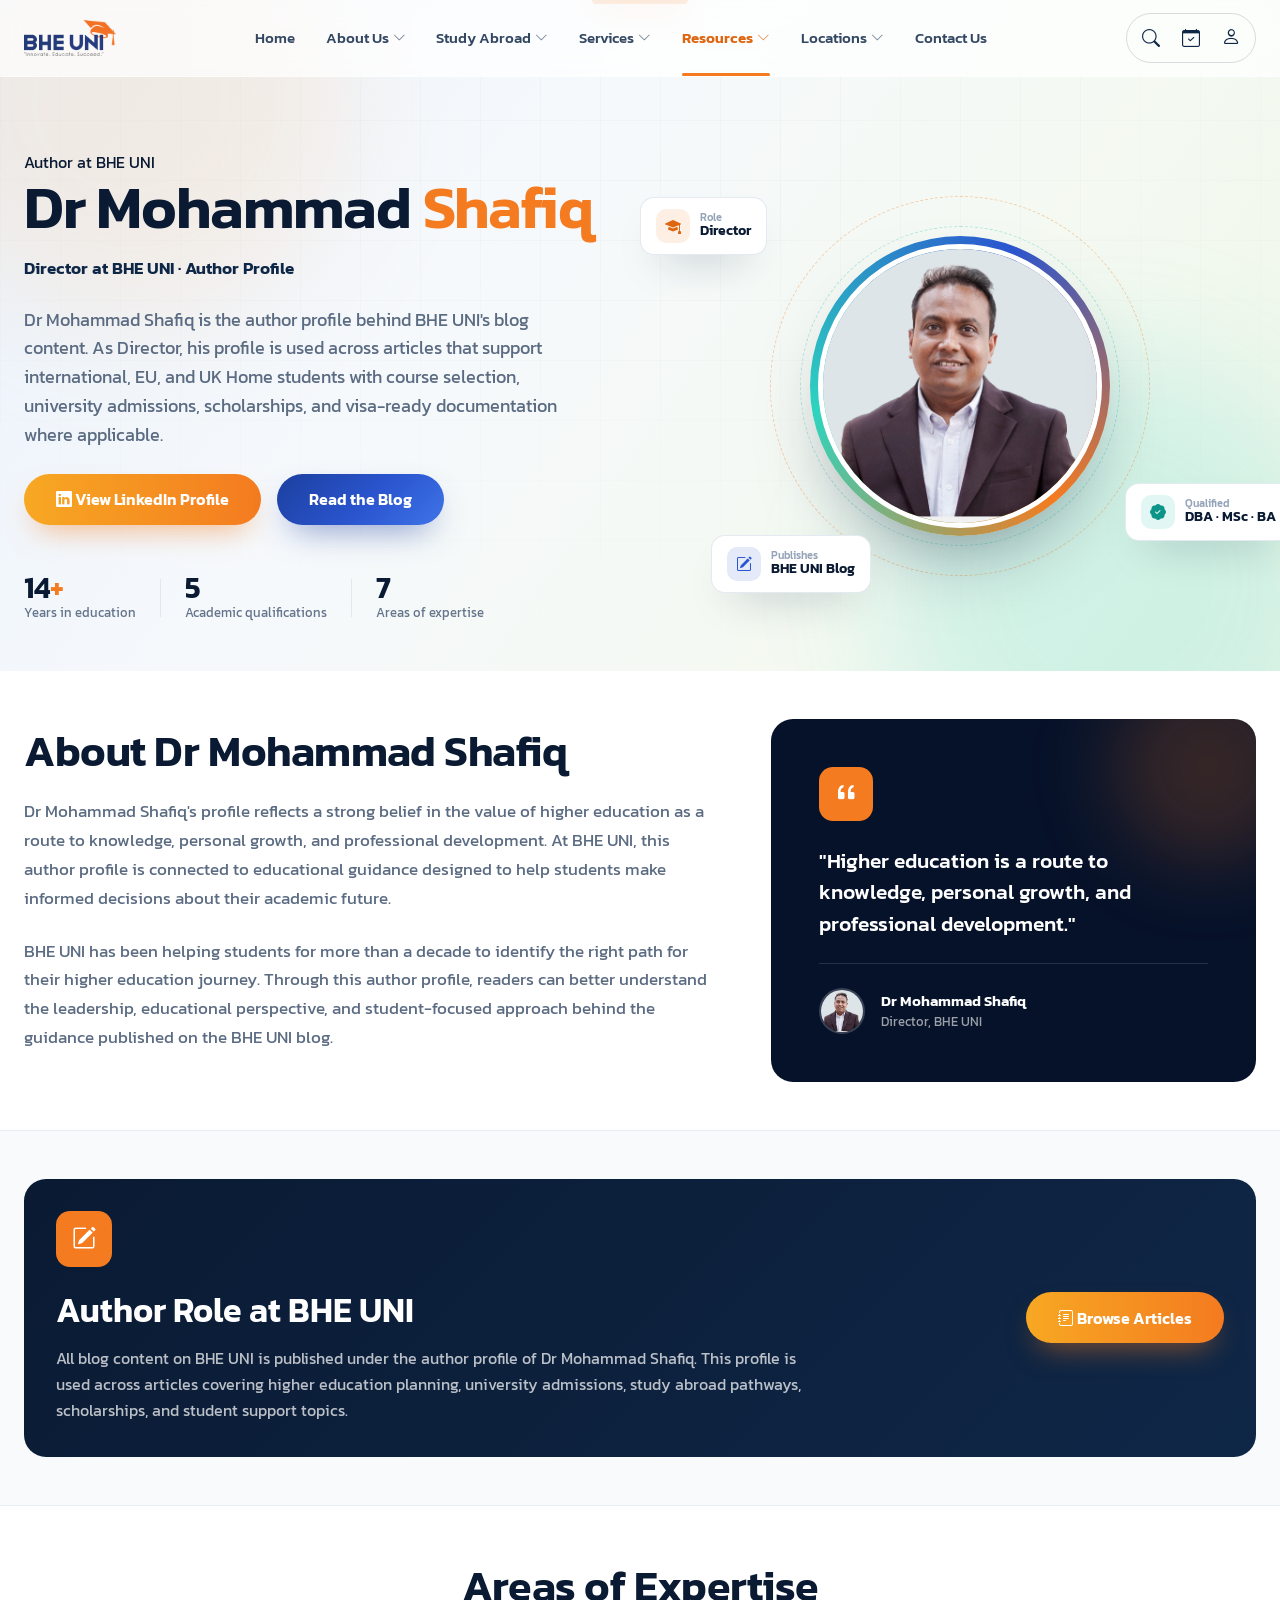
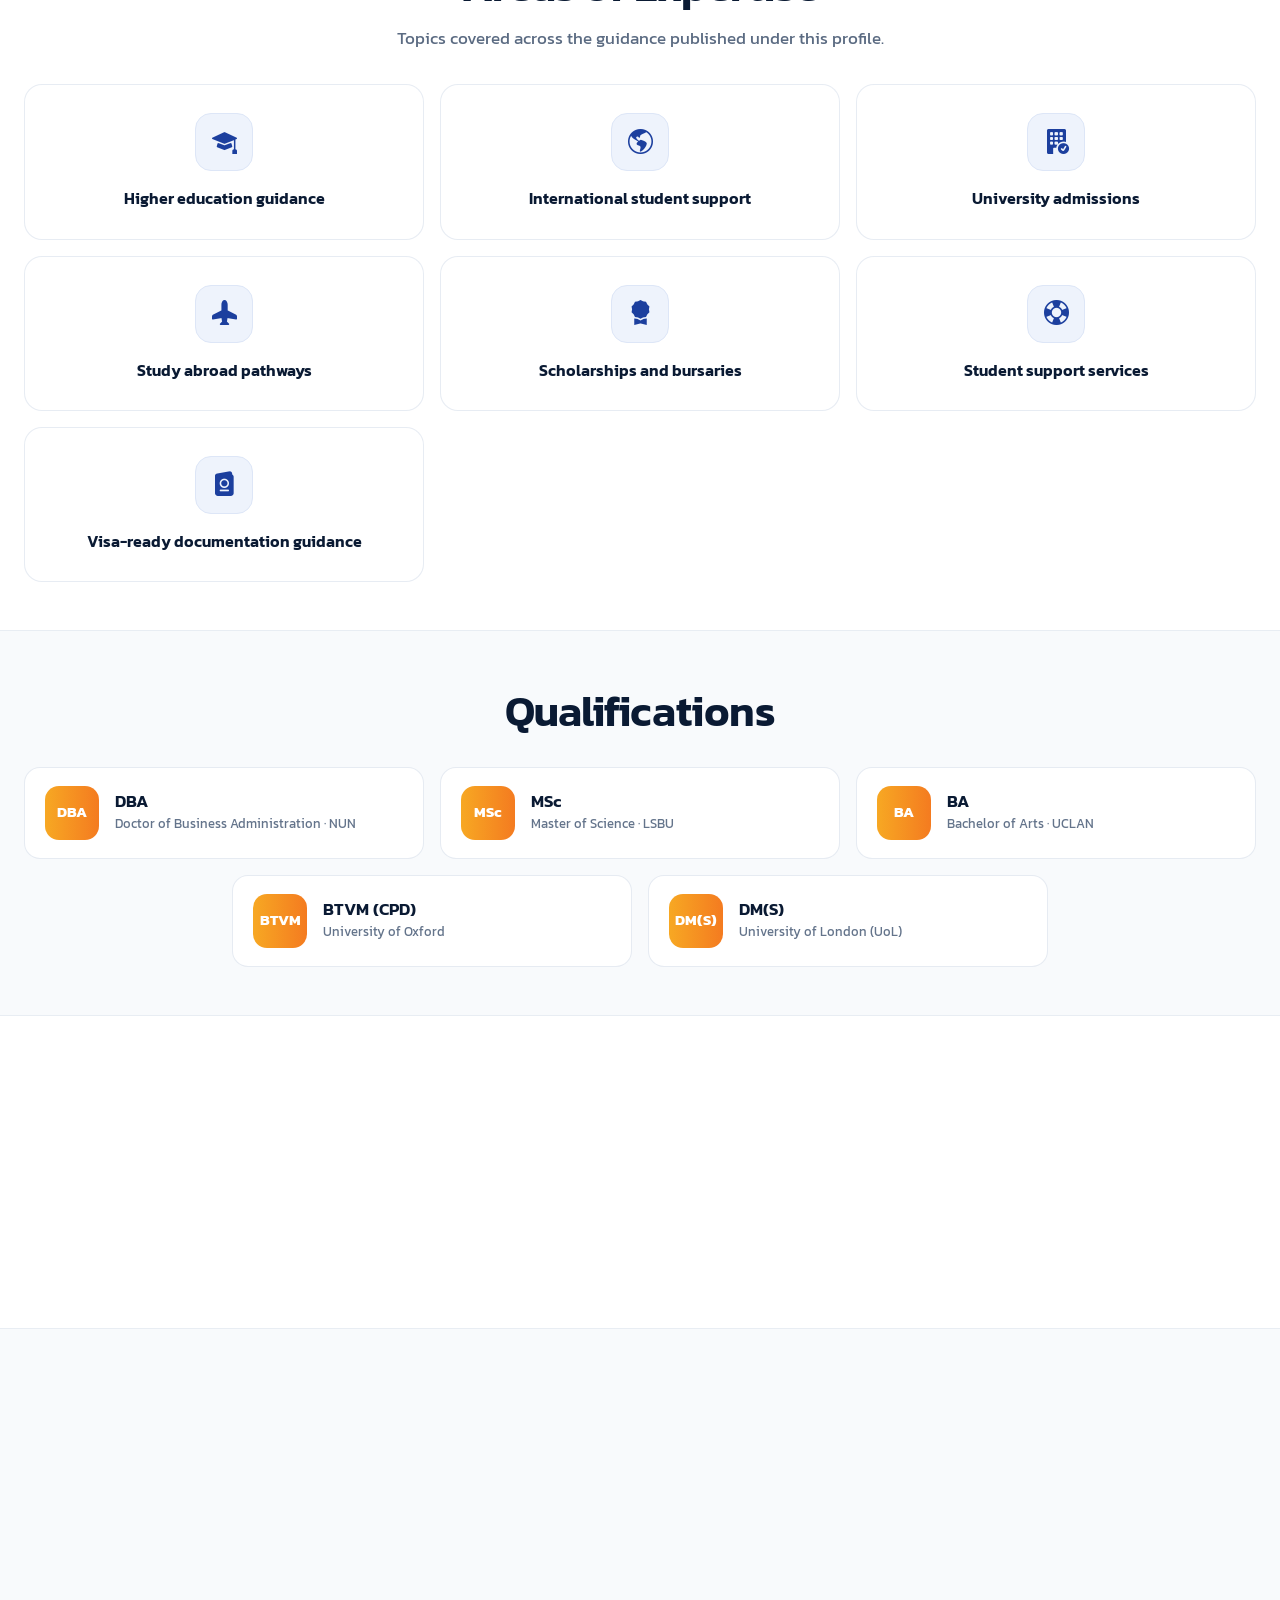
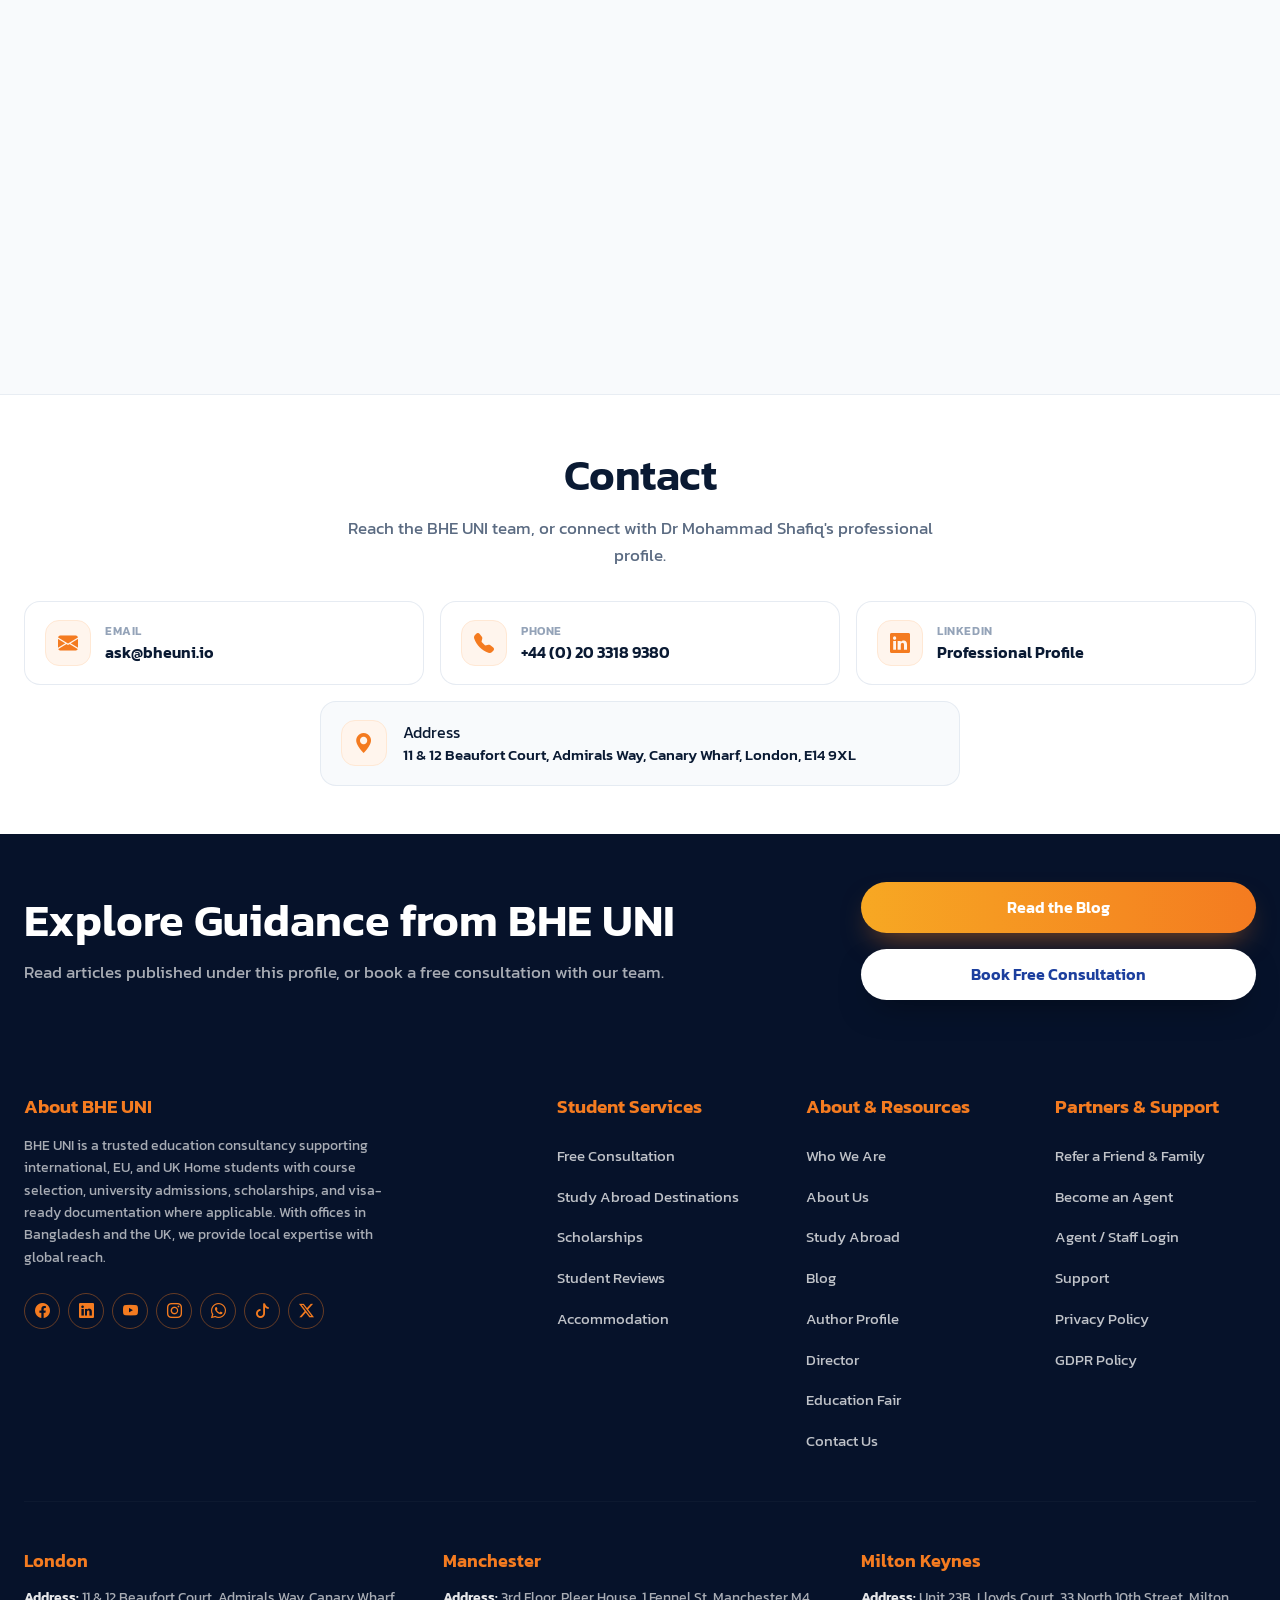
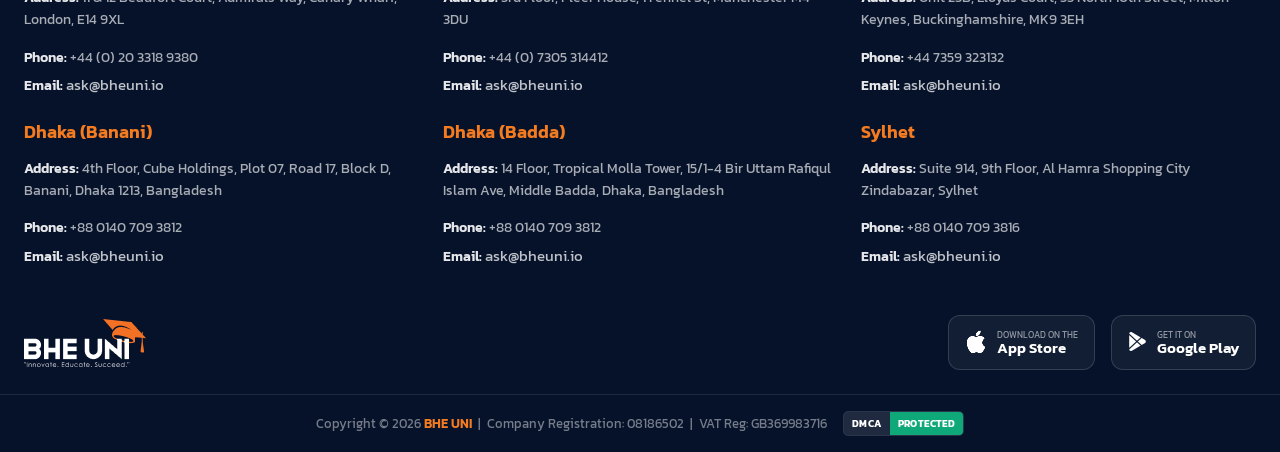
==== bootstrap/Author - Dr Mohammad Shafiq.html @ 316f453e "Initial commit of BHE Uni Website Redesign" ====
<!DOCTYPE html>
<html lang="en">
<head>
  <meta charset="UTF-8" />
  <meta name="viewport" content="width=device-width, initial-scale=1.0" />
  <title>BHE UNI — Dr Mohammad Shafiq, Author Profile</title>

  <link rel="preconnect" href="https://fonts.googleapis.com" />
  <link rel="preconnect" href="https://fonts.gstatic.com" crossorigin />
  <link href="https://fonts.googleapis.com/css2?family=Kanit:wght@300;400;500;600;700;800&display=swap" rel="stylesheet" />

  <link href="https://cdn.jsdelivr.net/npm/bootstrap@5.3.3/dist/css/bootstrap.min.css" rel="stylesheet" integrity="sha384-QWTKZyjpPEjISv5WaRU9OFeRpok6YctnYmDr5pNlyT2bRjXh0JMhjY6hW+ALEwIH" crossorigin="anonymous" />
  <link href="https://cdn.jsdelivr.net/npm/bootstrap-icons@1.11.3/font/bootstrap-icons.min.css" rel="stylesheet" />
  <link href="styles.css" rel="stylesheet" />
</head>
<body>

<!-- ===================== HEADER ===================== -->
<header class="site-header" id="siteHeader">
  <div class="container-xxl px-3 px-sm-4">
    <div class="d-flex align-items-center justify-content-between" style="height:76px;">
      <a href="https://bheuni.io/" target="_blank" rel="noopener" class="d-flex align-items-center flex-shrink-0">
        <img src="assets/bhe-uni-logo.png" alt="BHE UNI" style="height:36px;width:auto;" />
      </a>

      <nav class="d-none d-lg-flex align-items-center">
        <ul class="bhe-nav">
          <li><a href="https://bheuni.io/" target="_blank" rel="noopener" class="nav-link-bhe">Home</a></li>
          <li class="bhe-drop">
            <a href="We Are BHE UNI.html" class="nav-link-bhe">About Us <i class="bi bi-chevron-down" style="font-size:13px;opacity:.7;"></i></a>
            <ul class="bhe-menu">
              <li><a href="We Are BHE UNI.html">Who We Are</a></li>
              <li><a href="https://bheuni.io/teams" target="_blank" rel="noopener">Our Team</a></li>
              <li><a href="https://bheuni.io/testimonial" target="_blank" rel="noopener">Testimonials</a></li>
              <li><a href="https://bheuni.io/career-with-us" target="_blank" rel="noopener">Careers</a></li>
              <li><a href="Author - Dr Mohammad Shafiq.html">Author</a></li>
              <li><a href="Director - Dr Mohammad Shafiq.html">Director</a></li>
            </ul>
          </li>
          <li class="bhe-drop">
            <a href="https://bheuni.io/study-abroad" target="_blank" rel="noopener" class="nav-link-bhe">Study Abroad <i class="bi bi-chevron-down" style="font-size:13px;opacity:.7;"></i></a>
            <ul class="bhe-menu">
              <li class="bhe-sub">
                <a href="https://bheuni.io/study-abroad" target="_blank" rel="noopener">Country <i class="bi bi-chevron-right"></i></a>
                <ul class="bhe-submenu">
                  <li><a href="https://bheuni.io/study-in-uk" target="_blank" rel="noopener">Study in UK</a></li>
                  <li><a href="https://bheuni.io/study-in-usa" target="_blank" rel="noopener">Study in USA</a></li>
                  <li><a href="https://bheuni.io/study-in-canada" target="_blank" rel="noopener">Study in Canada</a></li>
                  <li><a href="https://bheuni.io/study-in-australia" target="_blank" rel="noopener">Study in Australia</a></li>
                  <li><a href="https://bheuni.io/study-in-new-zealand" target="_blank" rel="noopener">Study in New Zealand</a></li>
                  <li><a href="https://bheuni.io/study-in-ireland" target="_blank" rel="noopener">Study in Ireland</a></li>
                  <li><a href="https://bheuni.io/study-in-china" target="_blank" rel="noopener">Study in China</a></li>
                </ul>
              </li>
              <li><a href="https://bheuni.io/universities" target="_blank" rel="noopener">University</a></li>
              <li class="bhe-sub">
                <a href="#">Courses <i class="bi bi-chevron-right"></i></a>
                <ul class="bhe-submenu">
                  <li><a href="https://bheuni.io/course-search?level_id=1&from_url=home" target="_blank" rel="noopener">Undergraduate</a></li>
                  <li><a href="https://bheuni.io/course-search?level_id=2&from_url=home" target="_blank" rel="noopener">Postgraduate</a></li>
                  <li><a href="https://bheuni.io/course-search?level_id=4&from_url=home" target="_blank" rel="noopener">PhD / Research</a></li>
                  <li><a href="https://bheuni.io/course-search?level_id=3&from_url=home" target="_blank" rel="noopener">Foundation</a></li>
                </ul>
              </li>
              <li class="bhe-sub">
                <a href="https://bheuni.io/scholarships" target="_blank" rel="noopener">Scholarships <i class="bi bi-chevron-right"></i></a>
                <ul class="bhe-submenu">
                  <li><a href="https://bheuni.io/scholarships-in-uk" target="_blank" rel="noopener">Scholarship in UK</a></li>
                  <li><a href="https://bheuni.io/scholarships-in-usa" target="_blank" rel="noopener">Scholarship in USA</a></li>
                  <li><a href="https://bheuni.io/scholarships-in-canada" target="_blank" rel="noopener">Scholarship in Canada</a></li>
                  <li><a href="https://bheuni.io/scholarships-in-australia" target="_blank" rel="noopener">Scholarship in Australia</a></li>
                  <li><a href="https://bheuni.io/scholarships-in-ireland" target="_blank" rel="noopener">Scholarship in Ireland</a></li>
                  <li><a href="https://bheuni.io/scholarships-in-new-zealand" target="_blank" rel="noopener">Scholarship in New Zealand</a></li>
                  <li><a href="https://bheuni.io/scholarships-in-china" target="_blank" rel="noopener">Scholarship in China</a></li>
                </ul>
              </li>
            </ul>
          </li>
          <li class="bhe-drop">
            <a href="https://bheuni.io/services" target="_blank" rel="noopener" class="nav-link-bhe">Services <i class="bi bi-chevron-down" style="font-size:13px;opacity:.7;"></i></a>
            <ul class="bhe-menu">
              <li><a href="Immigration and Visa Assistance.html">Visa &amp; Immigration Assistance</a></li>
              <li><a href="https://bheuni.io/accomodation" target="_blank" rel="noopener">Student Accommodation</a></li>
              <li><a href="International Student Support.html">International Student Support</a></li>
              <li class="bhe-sub">
                <a href="https://bheuni.io/eu-home-students" target="_blank" rel="noopener">EU &amp; Home Student Guidance <i class="bi bi-chevron-right"></i></a>
                <ul class="bhe-submenu">
                  <li><a href="https://bheuni.io/first-loan" target="_blank" rel="noopener">First Degree Loan</a></li>
                  <li><a href="https://bheuni.io/second-loan" target="_blank" rel="noopener">Second Degree Loan</a></li>
                </ul>
              </li>
              <li><a href="BHE UNI - Become an Agent.html">Become an Agent</a></li>
            </ul>
          </li>
          <li class="bhe-drop">
            <a href="https://bheuni.io/blogs" target="_blank" rel="noopener" class="nav-link-bhe active">Resources <i class="bi bi-chevron-down" style="font-size:13px;opacity:.7;"></i></a>
            <ul class="bhe-menu">
              <li><a href="https://bheuni.io/blogs" target="_blank" rel="noopener">Blogs</a></li>
              <li><a href="https://bheuni.io/ielts" target="_blank" rel="noopener">IELTS</a></li>
              <li><a href="https://bheuni.io/duolingo" target="_blank" rel="noopener">Duolingo</a></li>
              <li><a href="https://bheuni.io/toefl" target="_blank" rel="noopener">TOEFL</a></li>
              <li><a href="https://bheuni.io/pte" target="_blank" rel="noopener">PTE</a></li>
              <li><a href="https://bheuni.io/oietc" target="_blank" rel="noopener">OIETC / Oxford ELLT</a></li>
              <li><a href="https://bheuni.io/moi" target="_blank" rel="noopener">MOI</a></li>
              <li><a href="https://bheuni.io/videos" target="_blank" rel="noopener">Videos</a></li>
              <li><a href="https://bheuni.io/news-event" target="_blank" rel="noopener">News &amp; Events</a></li>
              <li><a href="https://bheuni.io/study-guide-choosing-education-agent" target="_blank" rel="noopener">Student Guide</a></li>
            </ul>
          </li>
          <li class="bhe-drop">
            <a href="#" class="nav-link-bhe">Locations <i class="bi bi-chevron-down" style="font-size:13px;opacity:.7;"></i></a>
            <ul class="bhe-menu">
              <li class="bhe-sub">
                <a href="https://bheuni.io/bangladesh" target="_blank" rel="noopener">Bangladesh <i class="bi bi-chevron-right"></i></a>
                <ul class="bhe-submenu">
                  <li><a href="https://bheuni.io/study-abroad-consultants-in-dhaka" target="_blank" rel="noopener">Dhaka Office</a></li>
                  <li><a href="https://bheuni.io/study-abroad-consultants-in-sylhet" target="_blank" rel="noopener">Sylhet Office</a></li>
                </ul>
              </li>
              <li class="bhe-sub">
                <a href="https://bheuni.io/united-kingdom" target="_blank" rel="noopener">United Kingdom <i class="bi bi-chevron-right"></i></a>
                <ul class="bhe-submenu">
                  <li><a href="https://bheuni.io/london-office" target="_blank" rel="noopener">London Office (Head Office)</a></li>
                  <li><a href="https://bheuni.io/manchester-office" target="_blank" rel="noopener">Manchester Office</a></li>
                </ul>
              </li>
            </ul>
          </li>
          <li><a href="Contact Us.html" class="nav-link-bhe">Contact Us</a></li>
        </ul>
      </nav>

      <div class="d-flex align-items-center gap-3 flex-shrink-0">
        <div class="icon-pill d-none d-sm-inline-flex">
          <button class="icon-btn" aria-label="Search"><i class="bi bi-search" style="font-size:18px;"></i></button>
          <button class="icon-btn" aria-label="Consultation" data-scroll="#contact"><i class="bi bi-calendar-check" style="font-size:18px;"></i></button>
          <div class="position-relative">
            <button class="icon-btn" id="accountBtn" aria-label="Account"><i class="bi bi-person" style="font-size:19px;"></i></button>
            <div class="portal-pop" id="portalPop">
              <div class="portal-card">
                <div class="d-flex align-items-start gap-3">
                  <div class="flex-grow-1">
                    <h3 class="font-display fw-semi mb-1" style="font-size:21px;">Student Portal</h3>
                    <p class="mb-0" style="font-size:14.5px;line-height:1.5;color:#64748b;">Login or Sign up to access the <span class="fw-semi text-brand">BHE Uni</span> student portal</p>
                  </div>
                  <div class="portal-art">
                    <svg viewBox="0 0 64 64" width="58" height="58" fill="none">
                      <path d="M32 12 8 21l24 9 24-9-24-9z" fill="#1f3a8a"/>
                      <path d="M18 27v9c0 3 6.3 5.5 14 5.5S46 39 46 36v-9l-14 5.2L18 27z" fill="#2a55cf"/>
                      <path d="M56 21v10" stroke="#1f3a8a" stroke-width="2.2" stroke-linecap="round"/>
                      <circle cx="56" cy="33" r="2.4" fill="#f47b20"/>
                      <circle cx="32" cy="46" r="10" fill="#fcd9bd"/>
                      <path d="M22 56a10 10 0 0 1 20 0z" fill="#f47b20"/>
                    </svg>
                  </div>
                </div>
                <div class="d-flex gap-3 mt-4">
                  <button class="btn btn-ghost-navy flex-fill py-2" data-auth="signin">Sign in</button>
                  <button class="btn btn-brand flex-fill py-2" data-auth="signup">Sign up</button>
                </div>
              </div>
            </div>
          </div>
        </div>
        <button class="btn p-2 d-lg-none" id="menuToggle" aria-label="Menu"><i class="bi bi-list" style="font-size:26px;color:var(--navy-900);"></i></button>
      </div>
    </div>
  </div>
  <div class="d-lg-none border-top bg-white px-3 py-2" id="mobileMenu" style="display:none!important;">
    <a href="https://bheuni.io/" target="_blank" rel="noopener" class="d-block py-2 px-2 rounded nav-link-bhe">Home</a>
      <details class="m-grp">
        <summary>About Us <i class="bi bi-chevron-down"></i></summary>
        <div class="m-sub">
          <a href="We Are BHE UNI.html">Who We Are</a>
          <a href="https://bheuni.io/teams" target="_blank" rel="noopener">Our Team</a>
          <a href="https://bheuni.io/testimonial" target="_blank" rel="noopener">Testimonials</a>
          <a href="https://bheuni.io/career-with-us" target="_blank" rel="noopener">Careers</a>
          <a href="Author - Dr Mohammad Shafiq.html">Author</a>
          <a href="Director - Dr Mohammad Shafiq.html">Director</a>
        </div>
      </details>
      <details class="m-grp">
        <summary>Study Abroad <i class="bi bi-chevron-down"></i></summary>
        <div class="m-sub">
          <a href="https://bheuni.io/study-abroad" target="_blank" rel="noopener">All Study Abroad</a>
          <details class="m-grp"><summary>Country <i class="bi bi-chevron-down"></i></summary><div class="m-sub2">
            <a href="https://bheuni.io/study-in-uk" target="_blank" rel="noopener">Study in UK</a>
            <a href="https://bheuni.io/study-in-usa" target="_blank" rel="noopener">Study in USA</a>
            <a href="https://bheuni.io/study-in-canada" target="_blank" rel="noopener">Study in Canada</a>
            <a href="https://bheuni.io/study-in-australia" target="_blank" rel="noopener">Study in Australia</a>
            <a href="https://bheuni.io/study-in-new-zealand" target="_blank" rel="noopener">Study in New Zealand</a>
            <a href="https://bheuni.io/study-in-ireland" target="_blank" rel="noopener">Study in Ireland</a>
            <a href="https://bheuni.io/study-in-china" target="_blank" rel="noopener">Study in China</a>
          </div></details>
          <a href="https://bheuni.io/universities" target="_blank" rel="noopener">University</a>
          <details class="m-grp"><summary>Courses <i class="bi bi-chevron-down"></i></summary><div class="m-sub2">
            <a href="https://bheuni.io/course-search?level_id=1&from_url=home" target="_blank" rel="noopener">Undergraduate</a>
            <a href="https://bheuni.io/course-search?level_id=2&from_url=home" target="_blank" rel="noopener">Postgraduate</a>
            <a href="https://bheuni.io/course-search?level_id=4&from_url=home" target="_blank" rel="noopener">PhD / Research</a>
            <a href="https://bheuni.io/course-search?level_id=3&from_url=home" target="_blank" rel="noopener">Foundation</a>
          </div></details>
          <details class="m-grp"><summary>Scholarships <i class="bi bi-chevron-down"></i></summary><div class="m-sub2">
            <a href="https://bheuni.io/scholarships-in-uk" target="_blank" rel="noopener">Scholarship in UK</a>
            <a href="https://bheuni.io/scholarships-in-usa" target="_blank" rel="noopener">Scholarship in USA</a>
            <a href="https://bheuni.io/scholarships-in-canada" target="_blank" rel="noopener">Scholarship in Canada</a>
            <a href="https://bheuni.io/scholarships-in-australia" target="_blank" rel="noopener">Scholarship in Australia</a>
            <a href="https://bheuni.io/scholarships-in-ireland" target="_blank" rel="noopener">Scholarship in Ireland</a>
            <a href="https://bheuni.io/scholarships-in-new-zealand" target="_blank" rel="noopener">Scholarship in New Zealand</a>
            <a href="https://bheuni.io/scholarships-in-china" target="_blank" rel="noopener">Scholarship in China</a>
          </div></details>
        </div>
      </details>
      <details class="m-grp">
        <summary>Services <i class="bi bi-chevron-down"></i></summary>
        <div class="m-sub">
          <a href="https://bheuni.io/services" target="_blank" rel="noopener">All Services</a>
          <a href="Immigration and Visa Assistance.html">Visa & Immigration Assistance</a>
          <a href="https://bheuni.io/accomodation" target="_blank" rel="noopener">Student Accommodation</a>
          <a href="International Student Support.html">International Student Support</a>
          <details class="m-grp"><summary>EU & Home Student Guidance <i class="bi bi-chevron-down"></i></summary><div class="m-sub2">
            <a href="https://bheuni.io/first-loan" target="_blank" rel="noopener">First Degree Loan</a>
            <a href="https://bheuni.io/second-loan" target="_blank" rel="noopener">Second Degree Loan</a>
          </div></details>
          <a href="BHE UNI - Become an Agent.html">Become an Agent</a>
        </div>
      </details>
      <details class="m-grp">
        <summary>Resources <i class="bi bi-chevron-down"></i></summary>
        <div class="m-sub">
          <a href="https://bheuni.io/blogs" target="_blank" rel="noopener">Blogs</a>
          <a href="https://bheuni.io/ielts" target="_blank" rel="noopener">IELTS</a>
          <a href="https://bheuni.io/duolingo" target="_blank" rel="noopener">Duolingo</a>
          <a href="https://bheuni.io/toefl" target="_blank" rel="noopener">TOEFL</a>
          <a href="https://bheuni.io/pte" target="_blank" rel="noopener">PTE</a>
          <a href="https://bheuni.io/oietc" target="_blank" rel="noopener">OIETC / Oxford ELLT</a>
          <a href="https://bheuni.io/moi" target="_blank" rel="noopener">MOI</a>
          <a href="https://bheuni.io/videos" target="_blank" rel="noopener">Videos</a>
          <a href="https://bheuni.io/news-event" target="_blank" rel="noopener">News & Events</a>
          <a href="https://bheuni.io/study-guide-choosing-education-agent" target="_blank" rel="noopener">Student Guide</a>
        </div>
      </details>
      <details class="m-grp">
        <summary>Locations <i class="bi bi-chevron-down"></i></summary>
        <div class="m-sub">
          <details class="m-grp"><summary>Bangladesh <i class="bi bi-chevron-down"></i></summary><div class="m-sub2">
            <a href="https://bheuni.io/study-abroad-consultants-in-dhaka" target="_blank" rel="noopener">Dhaka Office</a>
            <a href="https://bheuni.io/study-abroad-consultants-in-sylhet" target="_blank" rel="noopener">Sylhet Office</a>
          </div></details>
          <details class="m-grp"><summary>United Kingdom <i class="bi bi-chevron-down"></i></summary><div class="m-sub2">
            <a href="https://bheuni.io/london-office" target="_blank" rel="noopener">London Office (Head Office)</a>
            <a href="https://bheuni.io/manchester-office" target="_blank" rel="noopener">Manchester Office</a>
          </div></details>
        </div>
      </details>
    <a href="Contact Us.html" class="d-block py-2 px-2 rounded nav-link-bhe">Contact Us</a>
    <div class="d-flex gap-2 pt-3 mt-2 border-top">
      <button class="btn btn-ghost-navy flex-fill py-2" data-auth="signin">Sign in</button>
      <button class="btn btn-brand flex-fill py-2" data-auth="signup">Sign up</button>
    </div>
  </div>
</header>

<main id="top">

  <!-- ===================== HERO ===================== -->
  <section class="hero page-hero hero-split">
    <div class="hero-grid"></div>
    <div class="hero-bloom" style="top:-120px;left:-90px;width:440px;height:440px;background:rgba(255,184,119,.16);"></div>
    <div class="hero-bloom" style="bottom:-140px;right:-60px;width:460px;height:460px;background:rgba(45,212,191,.16);"></div>
    <div class="hero-tick"></div>
    <div class="container-xxl px-3 px-sm-4 position-relative">
      <div class="row g-5 align-items-center">
        <!-- LEFT -->
        <div class="col-lg-6">
 Author at BHE UNI</span>
          <h1 class="mb-0">Dr Mohammad <span class="text-brand">Shafiq</span></h1>
          <p class="mt-3 mb-0 fw-semi" style="font-size:17px;color:var(--navy-800);">Director at BHE UNI &middot; Author Profile</p>
          <p class="mt-4 mb-0" style="max-width:560px;font-size:17.5px;line-height:1.65;color:#5b6b82;">
            Dr Mohammad Shafiq is the author profile behind BHE UNI's blog content. As Director, his profile is used across articles that support international, EU, and UK Home students with course selection, university admissions, scholarships, and visa-ready documentation where applicable.
          </p>
          <div class="d-flex flex-column flex-sm-row gap-3 mt-4">
            <a href="https://www.linkedin.com/in/dr-mohammad-shafiq-476868a3/" target="_blank" rel="noopener" class="btn btn-brand btn-lg"><i class="bi bi-linkedin"></i> View LinkedIn Profile</a>
            <a href="https://bheuni.io/blogs" target="_blank" rel="noopener" class="btn btn-navy-grad btn-lg">Read the Blog</a>
          </div>
          <div class="d-flex flex-wrap align-items-center gap-4 mt-5">
            <div><div class="font-display fw-semi text-navy" style="font-size:30px;line-height:1;">14<span class="text-brand">+</span></div><div style="font-size:13px;color:#64748b;">Years in education</div></div>
            <div style="width:1px;height:38px;background:#e2e8f0;"></div>
            <div><div class="font-display fw-semi text-navy" style="font-size:30px;line-height:1;">5</div><div style="font-size:13px;color:#64748b;">Academic qualifications</div></div>
            <div style="width:1px;height:38px;background:#e2e8f0;"></div>
            <div><div class="font-display fw-semi text-navy" style="font-size:30px;line-height:1;">7</div><div style="font-size:13px;color:#64748b;">Areas of expertise</div></div>
          </div>
        </div>
        <!-- RIGHT — author photo stage -->
        <div class="col-lg-6">
          <div class="author-stage">
            <div class="author-ring"></div>
            <div class="author-ring two"></div>
            <div class="author-photo">
              <img src="assets/team/shafiq.png" alt="Dr Mohammad Shafiq" />
            </div>
            <div class="author-chip c1">
              <span class="ac-ic" style="background:rgba(244,123,32,.12);color:var(--brand-600);"><i class="bi bi-mortarboard-fill"></i></span>
              <span><span class="ac-k d-block">Role</span><span class="ac-v d-block">Director</span></span>
            </div>
            <div class="author-chip c2">
              <span class="ac-ic" style="background:rgba(20,184,166,.12);color:#0d9488;"><i class="bi bi-patch-check-fill"></i></span>
              <span><span class="ac-k d-block">Qualified</span><span class="ac-v d-block">DBA &middot; MSc &middot; BA</span></span>
            </div>
            <div class="author-chip c3">
              <span class="ac-ic" style="background:rgba(42,85,207,.12);color:#2a55cf;"><i class="bi bi-pencil-square"></i></span>
              <span><span class="ac-k d-block">Publishes</span><span class="ac-v d-block">BHE UNI Blog</span></span>
            </div>
          </div>
        </div>
      </div>
    </div>
  </section>

  <!-- ===================== ABOUT ===================== -->
  <section class="section bg-white">
    <div class="container-xxl px-3 px-sm-4">
      <div class="row g-5 align-items-start">
        <div class="col-lg-7 reveal">
          <h2 class="section-title mt-2">About Dr Mohammad Shafiq</h2>
          <p class="mt-4 mb-0" style="font-size:16.5px;line-height:1.75;color:#5b6b82;">
            Dr Mohammad Shafiq's profile reflects a strong belief in the value of higher education as a route to knowledge, personal growth, and professional development. At BHE UNI, this author profile is connected to educational guidance designed to help students make informed decisions about their academic future.
          </p>
          <p class="mt-4 mb-0" style="font-size:16.5px;line-height:1.75;color:#5b6b82;">
            BHE UNI has been helping students for more than a decade to identify the right path for their higher education journey. Through this author profile, readers can better understand the leadership, educational perspective, and student-focused approach behind the guidance published on the BHE UNI blog.
          </p>
        </div>
        <div class="col-lg-5 reveal">
          <div class="comp-dark p-4 p-lg-5 h-100">
            <div class="blob"></div>
            <span class="chip chip-brand position-relative" style="width:54px;height:54px;"><i class="bi bi-quote" style="font-size:26px;"></i></span>
            <p class="position-relative mt-4 mb-0 font-display" style="font-size:21px;line-height:1.5;font-weight:500;">
              "Higher education is a route to knowledge, personal growth, and professional development."
            </p>
            <div class="position-relative d-flex align-items-center gap-3 mt-4 pt-4" style="border-top:1px solid rgba(255,255,255,.12);">
              <img src="assets/team/shafiq.png" alt="Dr Mohammad Shafiq" style="width:46px;height:46px;border-radius:50%;object-fit:cover;border:2px solid rgba(255,255,255,.2);" />
              <div>
                <div class="fw-semi" style="font-size:15px;">Dr Mohammad Shafiq</div>
                <div style="font-size:12.5px;color:rgba(255,255,255,.6);">Director, BHE UNI</div>
              </div>
            </div>
          </div>
        </div>
      </div>
    </div>
  </section>

  <!-- ===================== AUTHOR ROLE ===================== -->
  <section class="section bg-soft-line">
    <div class="container-xxl px-3 px-sm-4">
      <div class="support-card dark reveal">
        <div class="row g-4 align-items-center">
          <div class="col-lg-8">
            <span class="chip" style="width:56px;height:56px;background:var(--brand-500);color:#fff;"><i class="bi bi-pencil-square" style="font-size:24px;"></i></span>
            <h2 class="font-display fw-semi mt-4" style="font-size:clamp(1.6rem,3vw,2.1rem);line-height:1.15;">Author Role at BHE UNI</h2>
            <p class="mt-3 mb-0" style="font-size:15.5px;line-height:1.7;color:rgba(255,255,255,.72);">All blog content on BHE UNI is published under the author profile of Dr Mohammad Shafiq. This profile is used across articles covering higher education planning, university admissions, study abroad pathways, scholarships, and student support topics.</p>
          </div>
          <div class="col-lg-4 text-lg-end">
            <a href="https://bheuni.io/blogs" target="_blank" rel="noopener" class="btn btn-brand btn-lg"><i class="bi bi-journal-text"></i> Browse Articles</a>
          </div>
        </div>
      </div>
    </div>
  </section>

  <!-- ===================== AREAS OF EXPERTISE ===================== -->
  <section class="section bg-white">
    <div class="container-xxl px-3 px-sm-4">
      <div class="text-center mx-auto reveal" style="max-width:640px;">
        <h2 class="section-title mt-2">Areas of Expertise</h2>
        <p class="section-sub mt-3">Topics covered across the guidance published under this profile.</p>
      </div>
      <div class="row g-3 mt-3">
        <div class="col-md-6 col-lg-4 reveal"><div class="expertise-tile"><span class="et-ic"><i class="bi bi-mortarboard-fill"></i></span><span class="et-t">Higher education guidance</span></div></div>
        <div class="col-md-6 col-lg-4 reveal"><div class="expertise-tile"><span class="et-ic"><i class="bi bi-globe-americas"></i></span><span class="et-t">International student support</span></div></div>
        <div class="col-md-6 col-lg-4 reveal"><div class="expertise-tile"><span class="et-ic"><i class="bi bi-building-fill-check"></i></span><span class="et-t">University admissions</span></div></div>
        <div class="col-md-6 col-lg-4 reveal"><div class="expertise-tile"><span class="et-ic"><i class="bi bi-airplane-fill"></i></span><span class="et-t">Study abroad pathways</span></div></div>
        <div class="col-md-6 col-lg-4 reveal"><div class="expertise-tile"><span class="et-ic"><i class="bi bi-award-fill"></i></span><span class="et-t">Scholarships and bursaries</span></div></div>
        <div class="col-md-6 col-lg-4 reveal"><div class="expertise-tile"><span class="et-ic"><i class="bi bi-life-preserver"></i></span><span class="et-t">Student support services</span></div></div>
        <div class="col-md-6 col-lg-4 reveal"><div class="expertise-tile"><span class="et-ic"><i class="bi bi-passport-fill"></i></span><span class="et-t">Visa-ready documentation guidance</span></div></div>
      </div>
    </div>
  </section>

  <!-- ===================== QUALIFICATIONS ===================== -->
  <section class="section bg-soft-line">
    <div class="container-xxl px-3 px-sm-4">
      <div class="text-center mx-auto reveal" style="max-width:640px;">
        <h2 class="section-title mt-2">Qualifications</h2>
      </div>
      <div class="row g-3 mt-3 justify-content-center">
        <div class="col-md-6 col-lg-4 reveal"><div class="qual-card"><span class="qual-badge">DBA</span><div><div class="qual-deg">DBA</div><div class="qual-inst">Doctor of Business Administration &middot; NUN</div></div></div></div>
        <div class="col-md-6 col-lg-4 reveal"><div class="qual-card"><span class="qual-badge">MSc</span><div><div class="qual-deg">MSc</div><div class="qual-inst">Master of Science &middot; LSBU</div></div></div></div>
        <div class="col-md-6 col-lg-4 reveal"><div class="qual-card"><span class="qual-badge">BA</span><div><div class="qual-deg">BA</div><div class="qual-inst">Bachelor of Arts &middot; UCLAN</div></div></div></div>
        <div class="col-md-6 col-lg-4 reveal"><div class="qual-card"><span class="qual-badge">BTVM</span><div><div class="qual-deg">BTVM (CPD)</div><div class="qual-inst">University of Oxford</div></div></div></div>
        <div class="col-md-6 col-lg-4 reveal"><div class="qual-card"><span class="qual-badge">DM(S)</span><div><div class="qual-deg">DM(S)</div><div class="qual-inst">University of London (UoL)</div></div></div></div>
      </div>
    </div>
  </section>

  <!-- ===================== PROFESSIONAL BACKGROUND ===================== -->
  <section class="section bg-white">
    <div class="container-xxl px-3 px-sm-4">
      <div class="row g-5 align-items-center">
        <div class="col-lg-5 reveal">
          <h2 class="section-title mt-2">Professional Background</h2>
          <p class="section-sub mt-3">Dr Mohammad Shafiq's wider professional background adds broader context to the educational guidance published under this profile.</p>
        </div>
        <div class="col-lg-7 reveal">
          <div class="d-flex flex-wrap gap-2">
            <span class="do-pill"><i class="bi bi-cpu"></i> Educational technology strategy</span>
            <span class="do-pill"><i class="bi bi-megaphone"></i> Digital marketing practice</span>
            <span class="do-pill"><i class="bi bi-easel"></i> Technology-enhanced learning</span>
            <span class="do-pill"><i class="bi bi-people"></i> Staff engagement</span>
            <span class="do-pill"><i class="bi bi-box-seam"></i> Product &amp; service development</span>
            <span class="do-pill"><i class="bi bi-diagram-3"></i> Cross-channel campaign management</span>
          </div>
        </div>
      </div>
    </div>
  </section>

  <!-- ===================== ARTICLES UNDER THIS PROFILE ===================== -->
  <section class="section bg-soft-line">
    <div class="container-xxl px-3 px-sm-4">
      <div class="text-center mx-auto reveal" style="max-width:680px;">
        <h2 class="section-title mt-2">Articles Published Under This Profile</h2>
        <p class="section-sub mt-3">All blog content on BHE UNI is published under the author profile of Dr Mohammad Shafiq, across these topics.</p>
      </div>
      <div class="row g-3 mt-3">
        <div class="col-md-6 col-lg-4 reveal"><a href="https://bheuni.io/blogs" target="_blank" rel="noopener" class="topic-card"><i class="bi bi-arrow-up-right tc-arrow"></i><span class="tc-ic"><i class="bi bi-mortarboard-fill"></i></span><h3 class="font-display fw-semi mt-4 mb-1" style="font-size:17px;color:var(--navy-900);">Higher Education</h3><p class="mb-0" style="font-size:13.5px;line-height:1.55;color:#64748b;">Planning, decisions, and pathways into higher education.</p></a></div>
        <div class="col-md-6 col-lg-4 reveal"><a href="https://bheuni.io/blogs" target="_blank" rel="noopener" class="topic-card"><i class="bi bi-arrow-up-right tc-arrow"></i><span class="tc-ic"><i class="bi bi-building-fill-check"></i></span><h3 class="font-display fw-semi mt-4 mb-1" style="font-size:17px;color:var(--navy-900);">University Admissions</h3><p class="mb-0" style="font-size:13.5px;line-height:1.55;color:#64748b;">Application guidance for universities and colleges.</p></a></div>
        <div class="col-md-6 col-lg-4 reveal"><a href="https://bheuni.io/scholarships" target="_blank" rel="noopener" class="topic-card"><i class="bi bi-arrow-up-right tc-arrow"></i><span class="tc-ic"><i class="bi bi-award-fill"></i></span><h3 class="font-display fw-semi mt-4 mb-1" style="font-size:17px;color:var(--navy-900);">Scholarships</h3><p class="mb-0" style="font-size:13.5px;line-height:1.55;color:#64748b;">Funding, bursaries, and merit-based opportunities.</p></a></div>
        <div class="col-md-6 col-lg-4 reveal"><a href="https://bheuni.io/study-abroad" target="_blank" rel="noopener" class="topic-card"><i class="bi bi-arrow-up-right tc-arrow"></i><span class="tc-ic"><i class="bi bi-airplane-fill"></i></span><h3 class="font-display fw-semi mt-4 mb-1" style="font-size:17px;color:var(--navy-900);">Study Abroad</h3><p class="mb-0" style="font-size:13.5px;line-height:1.55;color:#64748b;">Destination guidance across seven study countries.</p></a></div>
        <div class="col-md-6 col-lg-4 reveal"><a href="International Student Support.html" class="topic-card"><i class="bi bi-arrow-up-right tc-arrow"></i><span class="tc-ic"><i class="bi bi-life-preserver"></i></span><h3 class="font-display fw-semi mt-4 mb-1" style="font-size:17px;color:var(--navy-900);">Student Guidance</h3><p class="mb-0" style="font-size:13.5px;line-height:1.55;color:#64748b;">Support topics for international and home students.</p></a></div>
        <div class="col-md-6 col-lg-4 reveal"><a href="https://bheuni.io/blogs" target="_blank" rel="noopener" class="topic-card" style="background:var(--navy-950);border:none;"><i class="bi bi-arrow-up-right tc-arrow" style="color:rgba(255,255,255,.5);"></i><span class="tc-ic" style="background:rgba(255,255,255,.1);color:var(--brand-400);"><i class="bi bi-journals"></i></span><h3 class="font-display fw-semi mt-4 mb-1" style="font-size:17px;color:#fff;">Read All Articles</h3><p class="mb-0" style="font-size:13.5px;line-height:1.55;color:rgba(255,255,255,.6);">Explore the full BHE UNI blog.</p></a></div>
      </div>
    </div>
  </section>

  <!-- ===================== CONTACT ===================== -->
  <section class="section bg-white" id="contact">
    <div class="container-xxl px-3 px-sm-4">
      <div class="text-center mx-auto reveal" style="max-width:640px;">
        <h2 class="section-title mt-2">Contact</h2>
        <p class="section-sub mt-3">Reach the BHE UNI team, or connect with Dr Mohammad Shafiq's professional profile.</p>
      </div>
      <div class="row g-3 mt-2 justify-content-center reveal">
        <div class="col-sm-6 col-lg-4"><a href="mailto:ask@bheuni.io" class="contact-tile"><span class="chip chip-brand-soft" style="width:46px;height:46px;"><i class="bi bi-envelope-fill" style="font-size:20px;"></i></span><div><div class="ct-label">Email</div><div class="ct-value">ask@bheuni.io</div></div></a></div>
        <div class="col-sm-6 col-lg-4"><a href="tel:+442033189380" class="contact-tile"><span class="chip chip-brand-soft" style="width:46px;height:46px;"><i class="bi bi-telephone-fill" style="font-size:20px;"></i></span><div><div class="ct-label">Phone</div><div class="ct-value">+44 (0) 20 3318 9380</div></div></a></div>
        <div class="col-sm-6 col-lg-4"><a href="https://www.linkedin.com/in/dr-mohammad-shafiq-476868a3/" target="_blank" rel="noopener" class="contact-tile"><span class="chip chip-brand-soft" style="width:46px;height:46px;"><i class="bi bi-linkedin" style="font-size:20px;"></i></span><div><div class="ct-label">LinkedIn</div><div class="ct-value">Professional Profile</div></div></a></div>
      </div>
      <div class="d-flex align-items-start gap-3 mt-3 mx-auto reveal" style="max-width:640px;background:#f8fafc;border:1px solid rgba(226,232,240,.8);border-radius:16px;padding:18px 20px;">
        <span class="chip chip-brand-soft" style="width:46px;height:46px;flex:none;"><i class="bi bi-geo-alt-fill" style="font-size:20px;"></i></span>
        <div>
          <div class="ct-label">Address</div>
          <div style="font-size:15px;color:var(--navy-900);font-weight:500;line-height:1.5;">11 &amp; 12 Beaufort Court, Admirals Way, Canary Wharf, London, E14 9XL</div>
        </div>
      </div>
    </div>
  </section>

  <!-- ===================== CTA ===================== -->
  <section class="section bg-navy text-white">
    <div class="container-xxl px-3 px-sm-4">
      <div class="row g-4 align-items-center">
        <div class="col-lg-8 reveal">
          <h2 class="font-display fw-semi" style="font-size:clamp(1.9rem,4vw,2.8rem);line-height:1.1;">Explore Guidance from BHE UNI</h2>
          <p class="mt-3 mb-0" style="max-width:40rem;font-size:16.5px;color:rgba(255,255,255,.65);">Read articles published under this profile, or book a free consultation with our team.</p>
        </div>
        <div class="col-lg-4 d-flex flex-column flex-sm-row flex-lg-column gap-3 reveal">
          <a href="https://bheuni.io/blogs" target="_blank" rel="noopener" class="btn btn-brand btn-lg">Read the Blog</a>
          <a href="https://bheuni.io/free-consultation" target="_blank" rel="noopener" class="btn btn-white-pill btn-lg">Book Free Consultation</a>
        </div>
      </div>
    </div>
  </section>
</main>

<!-- ===================== FOOTER ===================== -->
<footer class="site-footer">
  <div class="container-xxl px-3 px-sm-4 pt-5 pb-4">
    <div class="row g-4 g-lg-5">
      <div class="col-lg-5">
        <h4 class="footer-head">About BHE UNI</h4>
        <p class="mt-3" style="font-size:14px;line-height:1.6;color:rgba(255,255,255,.65);max-width:24rem;">BHE UNI is a trusted education consultancy supporting international, EU, and UK Home students with course selection, university admissions, scholarships, and visa-ready documentation where applicable. With offices in Bangladesh and the UK, we provide local expertise with global reach.</p>
        <div class="d-flex flex-wrap gap-2 mt-4" id="socialRow"></div>
      </div>
      <div class="col-6 col-lg">
        <h4 class="footer-head">Student Services</h4>
        <ul class="list-unstyled d-flex flex-column gap-3 mt-4 mb-0">
          <li><a class="footer-link" href="https://bheuni.io/free-consultation" target="_blank" rel="noopener">Free Consultation</a></li>
          <li><a class="footer-link" href="https://bheuni.io/study-abroad" target="_blank" rel="noopener">Study Abroad Destinations</a></li>
          <li><a class="footer-link" href="https://bheuni.io/scholarships" target="_blank" rel="noopener">Scholarships</a></li>
          <li><a class="footer-link" href="https://bheuni.io/testimonial" target="_blank" rel="noopener">Student Reviews</a></li>
          <li><a class="footer-link" href="https://bheuni.io/accomodation" target="_blank" rel="noopener">Accommodation</a></li>
        </ul>
      </div>
      <div class="col-6 col-lg">
        <h4 class="footer-head">About &amp; Resources</h4>
        <ul class="list-unstyled d-flex flex-column gap-3 mt-4 mb-0">
          <li><a class="footer-link" href="We Are BHE UNI.html">Who We Are</a></li>
          <li><a class="footer-link" href="We Are BHE UNI.html">About Us</a></li>
          <li><a class="footer-link" href="https://bheuni.io/study-abroad" target="_blank" rel="noopener">Study Abroad</a></li>
          <li><a class="footer-link" href="https://bheuni.io/blogs" target="_blank" rel="noopener">Blog</a></li>
          <li><a class="footer-link" href="Author - Dr Mohammad Shafiq.html">Author Profile</a></li>
          <li><a class="footer-link" href="Director - Dr Mohammad Shafiq.html">Director</a></li>
          <li><a class="footer-link" href="https://bheuni.io/education-fair" target="_blank" rel="noopener">Education Fair</a></li>
          <li><a class="footer-link" href="Contact Us.html">Contact Us</a></li>
        </ul>
      </div>
      <div class="col-6 col-lg">
        <h4 class="footer-head">Partners &amp; Support</h4>
        <ul class="list-unstyled d-flex flex-column gap-3 mt-4 mb-0">
          <li><a class="footer-link" href="https://bheuni.io/referral-program" target="_blank" rel="noopener">Refer a Friend &amp; Family</a></li>
          <li><a class="footer-link" href="BHE UNI - Become an Agent.html">Become an Agent</a></li>
          <li><a class="footer-link" href="https://bheuni.io/staff-login" target="_blank" rel="noopener">Agent / Staff Login</a></li>
          <li><a class="footer-link" href="https://bheuni.io/contact" target="_blank" rel="noopener">Support</a></li>
          <li><a class="footer-link" href="https://bheuni.io/Privacy-Policy" target="_blank" rel="noopener">Privacy Policy</a></li>
          <li><a class="footer-link" href="https://bheuni.io/GDPR-Policy" target="_blank" rel="noopener">GDPR Policy</a></li>
        </ul>
      </div>
    </div>

    <hr style="border-color:rgba(255,255,255,.1);margin:48px 0;" />

    <div class="row g-4" id="officeGrid"></div>

    <div class="d-flex flex-column flex-lg-row align-items-center justify-content-between gap-4 mt-5">
      <img src="assets/bhe-uni-logo-white.png" alt="BHE UNI" style="height:48px;width:auto;" />
      <div class="d-flex gap-3">
        <a href="https://apps.apple.com/us/app/bhe-uni/id6468664118" target="_blank" rel="noopener" class="store-badge">
          <i class="bi bi-apple" style="font-size:22px;"></i>
          <span class="text-start lh-1"><span class="d-block" style="font-size:9px;text-transform:uppercase;color:rgba(255,255,255,.55);">Download on the</span><span class="d-block fw-semi" style="font-size:15px;">App Store</span></span>
        </a>
        <a href="https://play.google.com/store/apps/details?id=com.bheglobal" target="_blank" rel="noopener" class="store-badge">
          <i class="bi bi-google-play" style="font-size:19px;"></i>
          <span class="text-start lh-1"><span class="d-block" style="font-size:9px;text-transform:uppercase;color:rgba(255,255,255,.55);">Get it on</span><span class="d-block fw-semi" style="font-size:15px;">Google Play</span></span>
        </a>
      </div>
    </div>
  </div>
  <div style="border-top:1px solid rgba(255,255,255,.1);">
    <div class="container-xxl px-3 px-sm-4 py-3 d-flex flex-column flex-sm-row align-items-center justify-content-center gap-2 gap-sm-3 text-center" style="font-size:13px;color:rgba(255,255,255,.45);">
      <span>Copyright © <span id="year"></span> <span class="text-brand fw-semi">BHE UNI</span> &nbsp;|&nbsp; Company Registration: 08186502 &nbsp;|&nbsp; VAT Reg: GB369983716</span>
      <span class="dmca"><span style="background:rgba(255,255,255,.1);color:#fff;padding:4px 8px;letter-spacing:.04em;">DMCA</span><span style="background:rgba(16,185,129,.9);color:#fff;padding:4px 8px;letter-spacing:.04em;">PROTECTED</span></span>
    </div>
  </div>
</footer>

<!-- ===================== AUTH MODAL ===================== -->
<div class="modal fade" id="authModal" tabindex="-1" aria-hidden="true">
  <div class="modal-dialog modal-dialog-centered" style="max-width:440px;">
    <div class="modal-content">
      <div class="auth-head">
        <div class="blob"></div>
        <button type="button" class="btn-close btn-close-white position-absolute" style="right:16px;top:16px;" data-bs-dismiss="modal" aria-label="Close"></button>
        <div class="d-flex align-items-center gap-2 position-relative" style="font-size:12px;font-weight:600;letter-spacing:.06em;text-transform:uppercase;color:rgba(255,255,255,.7);"><i class="bi bi-mortarboard-fill"></i> BHE UNI Student Portal</div>
        <h3 class="font-display fw-semi mt-3 mb-0 position-relative" id="authTitle" style="font-size:26px;line-height:1.2;">Sign in to your account</h3>
        <p class="mt-2 mb-0 position-relative" id="authSub" style="font-size:14px;color:rgba(255,255,255,.7);">Access applications, tracking and resources.</p>
      </div>
      <div class="p-4 p-sm-4" id="authBody">
        <button type="button" class="btn w-100 d-flex align-items-center justify-content-center gap-2 py-3" style="border:1px solid #e2e8f0;font-weight:600;font-size:14.5px;color:var(--navy-800);border-radius:12px;">
          <svg viewBox="0 0 24 24" width="18" height="18"><path fill="#4285F4" d="M22.56 12.25c0-.78-.07-1.53-.2-2.25H12v4.26h5.92a5.06 5.06 0 0 1-2.2 3.32v2.76h3.56c2.08-1.92 3.28-4.74 3.28-8.09z"/><path fill="#34A853" d="M12 23c2.97 0 5.46-.98 7.28-2.66l-3.56-2.76c-.98.66-2.23 1.06-3.72 1.06-2.86 0-5.29-1.93-6.16-4.53H2.18v2.84A11 11 0 0 0 12 23z"/><path fill="#FBBC05" d="M5.84 14.11a6.6 6.6 0 0 1 0-4.22V7.05H2.18a11 11 0 0 0 0 9.9z"/><path fill="#EA4335" d="M12 5.38c1.62 0 3.06.56 4.21 1.64l3.15-3.15A10.97 10.97 0 0 0 12 1 11 11 0 0 0 2.18 7.05l3.66 2.84C6.71 7.3 9.14 5.38 12 5.38z"/></svg>
          Continue with Google
        </button>
        <div class="d-flex align-items-center gap-3 my-4"><span class="flex-fill" style="height:1px;background:#e2e8f0;"></span><span style="font-size:12px;font-weight:500;color:#94a3b8;">or</span><span class="flex-fill" style="height:1px;background:#e2e8f0;"></span></div>
        <form id="authForm" novalidate>
          <label class="d-block mb-3" id="nameField" style="display:none!important;">
            <span class="d-block mb-1" style="font-size:13.5px;font-weight:600;color:var(--navy-800);">Full name</span>
            <span class="input-wrap"><i class="bi bi-person ic"></i><input class="bhe-input" name="name" placeholder="Jordan Ahmed" /></span>
          </label>
          <label class="d-block mb-3">
            <span class="d-block mb-1" style="font-size:13.5px;font-weight:600;color:var(--navy-800);">Email address</span>
            <span class="input-wrap"><i class="bi bi-envelope ic"></i><input class="bhe-input" name="email" type="email" placeholder="you@email.com" required /></span>
          </label>
          <label class="d-block">
            <span class="d-flex justify-content-between mb-1"><span style="font-size:13.5px;font-weight:600;color:var(--navy-800);">Password</span><a href="#" id="forgotLink" class="fw-semi text-brand text-decoration-none" style="font-size:13px;">Forgot?</a></span>
            <span class="input-wrap"><i class="bi bi-lock ic"></i><input class="bhe-input" name="password" type="password" placeholder="••••••••" required /></span>
          </label>
          <button type="submit" class="btn btn-brand w-100 mt-4 py-3" id="authSubmit" style="font-size:15.5px;">Sign in</button>
          <p class="text-center mt-3 mb-0" style="font-size:14px;color:#64748b;" id="authSwitchRow">
            <span id="authSwitchText">Don't have an account? </span>
            <button type="button" class="btn p-0 fw-semi text-brand align-baseline" id="authSwitch" style="font-size:14px;">Sign up</button>
          </p>
        </form>
      </div>
    </div>
  </div>
</div>

<script src="https://cdn.jsdelivr.net/npm/bootstrap@5.3.3/dist/js/bootstrap.bundle.min.js" integrity="sha384-YvpcrYf0tY3lHB60NNkmXc5s9fDVZLESaAA55NDzOxhy9GkcIdslK1eN7N6jIeHz" crossorigin="anonymous"></script>
<script src="about.js"></script>
</body>
</html>
---- bootstrap/styles.css ----
/* ===========================================================
   BHE UNI — Become an Agent  ·  Brand layer over Bootstrap 5
   =========================================================== */
:root {
  --navy-950: #06122a;
  --navy-900: #0a1a33;
  --navy-800: #0f2747;
  --navy-700: #16315a;
  --navy-600: #1d3f6f;

  --brand-50: #fff5ed;
  --brand-100: #ffe8d4;
  --brand-200: #ffd0a8;
  --brand-300: #ffb877;
  --brand-400: #ff9a47;
  --brand-500: #f47b20;
  --brand-600: #dd6610;
  --brand-700: #b34f0d;

  --teal-500: #14b8a6;
  --teal-600: #0d9488;

  --blue-grad: linear-gradient(135deg, #1c3f9e, #2a55cf 55%, #3f74e8);
  --orange-grad: linear-gradient(90deg, #f7a823, #f47b20);

  --bs-body-font-family: "Kanit", system-ui, -apple-system, sans-serif;
  --bs-body-color: var(--navy-900);
  --section-pad: 48px;
}

* { -webkit-font-smoothing: antialiased; }
html { scroll-behavior: smooth; }
body { font-family: var(--bs-body-font-family); color: var(--navy-900); background: #fff; }
::selection { background: var(--brand-200); color: var(--navy-900); }

.font-display { font-family: "Kanit", sans-serif; }
.fw-semi { font-weight: 600; }

/* ---- color helpers ---- */
.text-brand { color: var(--brand-500) !important; }
.text-brand-400 { color: var(--brand-400) !important; }
.text-navy { color: var(--navy-900) !important; }
.text-navy-soft { color: #5b6b82 !important; }
.bg-navy { background: var(--navy-950) !important; }
.bg-soft { background: #f8fafc !important; }
.bg-soft-line { background: #f8fafc; border-top: 1px solid #e8edf3; border-bottom: 1px solid #e8edf3; }

/* ---- section spacing: 48px top/bottom => 96px between ---- */
.section { padding-top: var(--section-pad); padding-bottom: var(--section-pad); }
.eyebrow {
  display: inline-block; font-size: 13px; font-weight: 600; letter-spacing: .14em;
  text-transform: uppercase; color: var(--brand-600);
}
.eyebrow.on-dark { color: var(--brand-400); }
.section-title {
  font-weight: 600; letter-spacing: -.01em; line-height: 1.1;
  font-size: clamp(1.9rem, 3.6vw, 2.7rem); color: var(--navy-900);
}
.section-sub { font-size: 17px; line-height: 1.6; color: #5b6b82; }

/* ---- buttons ---- */
.btn { border-radius: 999px; font-weight: 600; }
.btn-lg { padding: .85rem 2rem; font-size: 16px; }
.btn-brand {
  background: var(--orange-grad); color: #fff; border: none;
  box-shadow: 0 14px 30px -12px rgba(244,123,32,.6);
}
.btn-brand:hover { color: #fff; transform: translateY(-2px); box-shadow: 0 18px 40px -10px rgba(244,123,32,.85); }
.btn-navy-grad {
  background: var(--blue-grad); color: #fff; border: none;
  box-shadow: 0 14px 34px -14px rgba(28,63,158,.7);
}
.btn-navy-grad:hover { color: #fff; transform: translateY(-2px); }
.btn-ghost-navy { color: var(--navy-800); border: 1px solid rgba(10,26,51,.15); background: #fff; }
.btn-ghost-navy:hover { color: var(--brand-600); border-color: var(--brand-300); transform: translateY(-2px); }
.btn-white-pill { background:#fff; color:#1c3f9e; border:none; box-shadow:0 14px 34px -14px rgba(0,0,0,.5); }
.btn-white-pill:hover { color:#1c3f9e; transform: translateY(-2px); }
.transition { transition: all .3s cubic-bezier(.16,1,.3,1); }

/* ---- icon chips ---- */
.chip { display:grid; place-items:center; border-radius: 14px; }
.chip-brand { background: var(--brand-500); color:#fff; }
.chip-brand-soft { background: var(--brand-50); color: var(--brand-500); border:1px solid var(--brand-100); }

/* ---- nav ---- */
.site-header {
  position: fixed; inset: 0 0 auto 0; z-index: 1030;
  background: rgba(255,255,255,.72); backdrop-filter: blur(16px);
  border-bottom: 1px solid rgba(255,255,255,.4); transition: all .3s ease;
}
.site-header.scrolled { background: rgba(255,255,255,.92); border-bottom-color:#e8edf3; box-shadow: 0 4px 30px -12px rgba(10,26,51,.18); }
.nav-link-bhe { color: rgba(15,39,71,.85); font-weight: 500; font-size: 15px; padding: .5rem .9rem; border-radius:.6rem; white-space:nowrap; text-decoration:none; display:inline-flex; align-items:center; gap:.25rem; }
.nav-link-bhe:hover { color: var(--navy-900); }
.nav-link-bhe.active { color: var(--brand-600); font-weight: 600; position: relative; }
.nav-link-bhe.active::after { content:""; position:absolute; left:.9rem; right:.9rem; bottom:-19px; height:3px; border-radius:99px; background: var(--brand-500); }

/* ---- mega dropdown nav (desktop, CSS-hover) ---- */
.bhe-nav { display:flex; align-items:center; gap:2px; list-style:none; margin:0; padding:0; }
@media (min-width:992px) and (max-width:1199.98px){
  .bhe-nav { gap:0; }
  .bhe-nav > li > .nav-link-bhe { padding:.5rem .5rem; font-size:13.5px; }
}
.bhe-nav > li { position:relative; }
.bhe-nav > li > .nav-link-bhe { display:inline-flex; align-items:center; }
.bhe-drop::after { content:""; position:absolute; left:0; right:0; top:100%; height:16px; }
.bhe-menu, .bhe-submenu {
  position:absolute; min-width:236px; background:#fff; border:1px solid #eef1f5;
  border-radius:14px; box-shadow:0 24px 50px -20px rgba(10,26,51,.28);
  padding:8px; margin:0; list-style:none; z-index:1050;
  opacity:0; visibility:hidden; transform:translateY(8px); transition:opacity .18s ease, transform .18s ease, visibility .18s;
}
.bhe-menu { top:calc(100% + 14px); left:0; }
.bhe-drop:hover > .bhe-menu { opacity:1; visibility:visible; transform:translateY(0); }
.bhe-menu li { position:relative; }
.bhe-menu a, .bhe-submenu a {
  display:flex; align-items:center; justify-content:space-between; gap:12px;
  padding:9px 12px; border-radius:9px; font-size:14.5px; font-weight:500;
  color:var(--navy-800); text-decoration:none; white-space:nowrap; transition:background .15s, color .15s;
}
.bhe-menu a:hover, .bhe-submenu a:hover { background:var(--brand-50); color:var(--brand-600); }
.bhe-menu a .bi, .bhe-submenu a .bi { font-size:14px; opacity:.55; }
.bhe-submenu { top:-9px; left:100%; margin-left:6px; }
.bhe-sub::after { content:""; position:absolute; left:100%; top:0; width:10px; height:100%; }
.bhe-sub:hover > .bhe-submenu { opacity:1; visibility:visible; transform:translateY(0); }

/* ---- mobile menu (details accordion) ---- */
.m-grp { border-bottom:1px solid #f1f4f8; }
.m-grp > summary { list-style:none; cursor:pointer; display:flex; align-items:center; justify-content:space-between;
  padding:11px 8px; font-size:15.5px; font-weight:500; color:var(--navy-800); }
.m-grp > summary::-webkit-details-marker { display:none; }
.m-grp > summary .bi { transition:transform .2s; color:#94a3b8; }
.m-grp[open] > summary .bi { transform:rotate(180deg); }
.m-grp[open] > summary { color:var(--brand-600); }
.m-sub { padding:2px 0 8px 12px; display:flex; flex-direction:column; }
.m-sub a, .m-sub summary { padding:8px 8px; font-size:14px; font-weight:500; color:#5b6b82; text-decoration:none; border-radius:8px; }
.m-sub a:hover { color:var(--brand-600); background:var(--brand-50); }
.m-sub .m-grp { border-bottom:none; }
.m-sub2 { padding-left:14px; display:flex; flex-direction:column; }
.m-sub2 a { padding:7px 8px; font-size:13.5px; color:#64748b; text-decoration:none; border-radius:8px; }
.m-sub2 a:hover { color:var(--brand-600); background:var(--brand-50); }
.icon-pill { border:1px solid rgba(10,26,51,.15); border-radius:999px; padding:6px; display:inline-flex; gap:4px; }
.icon-btn { width:36px; height:36px; display:grid; place-items:center; border-radius:999px; border:none; background:transparent; color: var(--navy-800); transition: all .2s; }
.icon-btn:hover { background: rgba(10,26,51,.06); color: var(--brand-600); }
.icon-btn.active { background: var(--brand-500); color:#fff; }

/* ---- student portal popup ---- */
.portal-pop {
  position:absolute; right:0; top:calc(100% + 14px); width:380px; transform-origin: top right;
  opacity:0; transform: scale(.95); pointer-events:none; transition: all .2s ease; z-index: 1040;
}
.portal-pop.show { opacity:1; transform: scale(1); pointer-events:auto; }
.portal-card { position:relative; background:#fff; border:1px solid rgba(226,232,240,.7); border-radius:20px; box-shadow: 0 30px 70px -24px rgba(10,26,51,.4); padding:24px; }
.portal-card::before { content:""; position:absolute; top:-6px; right:28px; width:12px; height:12px; background:#fff; transform: rotate(45deg); border-left:1px solid rgba(226,232,240,.7); border-top:1px solid rgba(226,232,240,.7); }
.portal-art { width:88px; height:88px; border-radius:999px; background: linear-gradient(135deg,#eef2ff,#e0e7ff); border:1px solid #e0e7ff; display:grid; place-items:center; flex:none; }

/* ---- hero ---- */
.hero {
  position: relative; overflow:hidden; text-align:center;
  padding-top: 128px; padding-bottom: var(--section-pad);
  background: linear-gradient(125deg,#eaf2fb 0%,#f6f9fc 38%,#f4f9f1 72%,#edf6e8 100%);
}
.hero-grid { position:absolute; inset:0; opacity:.55;
  background-image: linear-gradient(rgba(15,39,71,.05) 1px,transparent 1px), linear-gradient(90deg,rgba(15,39,71,.05) 1px,transparent 1px);
  background-size: 60px 60px; -webkit-mask-image: radial-gradient(90% 80% at 50% 25%, #000, transparent); mask-image: radial-gradient(90% 80% at 50% 25%, #000, transparent); }
.hero-bloom { position:absolute; border-radius:999px; filter: blur(60px); }
.hero h1 { font-weight:600; letter-spacing:-.02em; line-height:1.1; font-size: clamp(2.4rem, 5.5vw, 56px); color: var(--navy-900); }
.hero-swirl { position:absolute; right:0; top:0; height:100%; width:42%; color: rgba(10,26,51,.07); pointer-events:none; }
.hero-tick { position:absolute; top:0; left:50%; transform:translateX(-50%); width:96px; height:4px; border-radius:0 0 99px 99px; background: var(--brand-500); }
.stat-card { background: rgba(255,255,255,.65); backdrop-filter: blur(16px); border:1px solid rgba(226,232,240,.8); border-radius:22px; box-shadow: 0 24px 60px -30px rgba(10,26,51,.25); }
.stat-num { font-weight:700; line-height:1; font-size: clamp(1.9rem,4vw,2.7rem); color: var(--navy-900); }

/* ---- generic card ---- */
.bhe-card { background:#fff; border:1px solid rgba(226,232,240,.8); border-radius:20px; transition: all .3s cubic-bezier(.16,1,.3,1); height:100%; }
.bhe-card.lift:hover { transform: translateY(-6px); border-color: rgba(255,184,119,.7); box-shadow: 0 24px 50px -26px rgba(244,123,32,.4); }

/* feature card (why partner) */
.feature-blue { position:relative; overflow:hidden; border-radius:22px; color:#fff;
  background: linear-gradient(135deg,#1c3f9e,#2a55cf 55%,#3f74e8); box-shadow: 0 30px 70px -30px rgba(31,77,200,.6); }
.feature-blue .blob { position:absolute; border-radius:999px; filter: blur(40px); }
.bars { display:flex; align-items:flex-end; gap:10px; height:112px; }
.bars .bar { flex:1; border-radius:6px 6px 0 0; background: linear-gradient(to top, rgba(255,255,255,.25), #fff); height:0; transition: height .9s cubic-bezier(.16,1,.3,1); }
.right-card { border-radius:22px; padding:28px; background:#f8fafc; border:1px solid rgba(226,232,240,.7); transition: all .3s; height:100%; }
.right-card:hover { background:#fff; border:2px solid var(--brand-500); transform: translateY(-4px); box-shadow: 0 26px 55px -26px rgba(244,123,32,.35); }
.right-card .learn { color: var(--brand-600); font-weight:600; font-size:14px; opacity:0; transform: translateX(-8px); transition: all .3s; }
.right-card:hover .learn { opacity:1; transform:none; }

/* what you get */
.wyg-card .chip { width:56px; height:56px; transition: all .3s; }
.wyg-card:hover .chip { background: var(--brand-500); color:#fff; transform: scale(1.05) rotate(-6deg); }

/* who for list */
.who-item { display:flex; gap:12px; align-items:flex-start; border-radius:16px; background: rgba(248,250,252,.8); border:1px solid rgba(226,232,240,.6); padding:16px; transition: all .3s; }
.who-item:hover { border-color: rgba(255,184,119,.7); background: rgba(255,245,237,.4); }
.who-check { width:28px; height:28px; border-radius:999px; background: var(--brand-500); color:#fff; display:grid; place-items:center; flex:none; margin-top:2px; }

/* step tracker */
.step-sec { position:relative; overflow:hidden; }
.step-sec .grid-bg { position:absolute; inset:0; opacity:.6;
  background-image: linear-gradient(rgba(15,39,71,.04) 1px,transparent 1px), linear-gradient(90deg,rgba(15,39,71,.04) 1px,transparent 1px);
  background-size: 54px 54px; -webkit-mask-image: radial-gradient(70% 60% at 50% 20%, #000, transparent); mask-image: radial-gradient(70% 60% at 50% 20%, #000, transparent); }
.step-rail { position:relative; }
.step-line-base { position:absolute; left:11.5%; right:11.5%; top:28px; height:3px; border-radius:99px; background:#e2e8f0; }
.step-line-fill { position:absolute; left:11.5%; right:11.5%; top:28px; height:3px; border-radius:99px; background: var(--orange-grad); transform:scaleX(0); transform-origin:left center; }
.step-rail { position:relative; }
.step-btn { background:none; border:none; display:flex; flex-direction:column; align-items:center; text-align:center; gap:12px; width:100%; }
.step-dot { width:56px; height:56px; border-radius:999px; display:grid; place-items:center; background:#fff; color:#94a3b8; border:1px solid #e2e8f0; transition: all .3s; position:relative; z-index:2; }
.step-btn.done .step-dot { background: var(--brand-500); color:#fff; border-color: var(--brand-500); }
.step-btn.active .step-dot { background: var(--brand-500); color:#fff; transform: scale(1.1); box-shadow: 0 12px 30px -8px rgba(244,123,32,.8); }
.step-kicker { font-size:12px; font-weight:600; letter-spacing:.08em; text-transform:uppercase; color:#94a3b8; }
.step-btn.active .step-kicker { color: var(--brand-600); }
.step-name { font-size:15px; font-weight:600; color:#64748b; line-height:1.2; }
.step-btn.active .step-name, .step-btn.done .step-name { color: var(--navy-900); }
.step-panel { background:#fff; border:1px solid rgba(226,232,240,.8); border-radius:24px; box-shadow: 0 30px 70px -40px rgba(10,26,51,.25); }
.meta-chip { display:inline-flex; align-items:center; gap:6px; border-radius:999px; background: var(--brand-50); border:1px solid var(--brand-100); padding:6px 14px; font-size:13px; font-weight:500; color: var(--navy-800); }

/* destinations */
.dest-card { position:relative; overflow:hidden; border-radius:16px; background:#fff; border:1px solid rgba(226,232,240,.8); padding:20px; transition: all .3s; height:100%; }
.dest-card:hover { transform: translateY(-6px); box-shadow: 0 24px 50px -26px rgba(244,123,32,.4); border-color: rgba(255,184,119,.7); }
.dest-card .topbar { position:absolute; top:0; left:0; right:0; height:6px; background: var(--orange-grad); }
.dest-flag { width:48px; height:48px; border-radius:12px; overflow:hidden; border:1px solid #e2e8f0; box-shadow: 0 4px 10px -4px rgba(10,26,51,.2); }
.dest-flag img { width:100%; height:100%; object-fit:cover; }

/* lead / apply */
.apply-sec { position:relative; overflow:hidden; background: var(--navy-950); color:#fff; }
.apply-sec .bloom { position:absolute; border-radius:999px; filter: blur(70px); }
.form-card { background:#fff; border-radius:24px; box-shadow: 0 50px 100px -40px rgba(0,0,0,.6); color: var(--navy-900); }
.bhe-input { width:100%; height:52px; border-radius:12px; background:#f8fafc; border:1px solid #e2e8f0; padding:0 14px 0 44px; font-size:15px; color:var(--navy-900); outline:none; transition: all .2s; }
.bhe-input:focus { background:#fff; border-color: var(--brand-400); box-shadow: 0 0 0 3px rgba(255,154,71,.25); }
.bhe-input.invalid { border-color:#fca5a5; }
.input-wrap { position:relative; }
.input-wrap .ic { position:absolute; left:14px; top:50%; transform:translateY(-50%); color:#94a3b8; }
.input-wrap .ic-end { left:auto; right:14px; }

/* compliance */
.comp-dark { position:relative; overflow:hidden; background: var(--navy-950); color:#fff; border-radius:22px; }
.comp-dark .blob { position:absolute; right:-48px; top:-48px; width:192px; height:192px; border-radius:999px; background: rgba(244,123,32,.2); filter: blur(40px); transition: transform .7s; }
.comp-dark:hover .blob { transform: scale(1.25); }
.comp-cell { display:flex; gap:10px; align-items:flex-start; border-radius:12px; background: rgba(255,255,255,.05); border:1px solid rgba(255,255,255,.1); padding:12px 16px; }

/* cta band */
.cta-card { background: rgba(255,255,255,.04); border:1px solid rgba(255,255,255,.1); border-radius:22px; }

/* faq */
.faq-item { border-radius:18px; background:#fff; border:1px solid rgba(226,232,240,.8); transition: all .3s; }
.faq-item.open { background: linear-gradient(135deg,#fff,#fff 60%, #f8fafc); border-color: rgba(226,232,240,.6); box-shadow: 0 22px 55px -28px rgba(10,26,51,.28); }
.faq-q { width:100%; display:flex; align-items:center; gap:20px; text-align:left; background:none; border:none; padding:20px 28px; }
.faq-badge { width:44px; height:44px; border-radius:999px; display:grid; place-items:center; font-weight:600; font-size:15px; color:var(--navy-900); flex:none;
  background: linear-gradient(135deg,#eff6ff,#fff 50%,#fff5ed); border:1px solid rgba(226,232,240,.7); }
.faq-item.open .faq-badge { background:#fff; border:1px solid rgba(226,232,240,.8); box-shadow: 0 5px 14px -4px rgba(10,26,51,.18); }
.faq-q-text { flex:1; font-weight:600; font-size:17px; color:var(--navy-900); }
.faq-toggle { color: var(--brand-500); flex:none; transition: transform .3s; }
.faq-a { display:grid; grid-template-rows:0fr; transition: grid-template-rows .3s ease; }
.faq-item.open .faq-a { grid-template-rows:1fr; }
.faq-a-inner { overflow:hidden; }
.faq-a p { padding: 0 64px 24px 76px; margin:0; font-size:15px; line-height:1.6; color:#64748b; }

/* next step pills */
.ns-pill { display:inline-flex; align-items:center; justify-content:center; gap:8px; border-radius:999px; padding:12px 20px; font-size:14.5px; font-weight:600; white-space:nowrap; transition: all .3s; text-decoration:none; }
.ns-pill.primary { background: var(--orange-grad); color:#fff; box-shadow: 0 14px 30px -12px rgba(244,123,32,.6); }
.ns-pill.primary:hover { transform: translateY(-2px); }
.ns-pill.ghost { background:#fff; color: var(--navy-800); border:1px solid #e2e8f0; }
.ns-pill.ghost:hover { color: var(--brand-600); border-color: rgba(255,184,119,.7); transform: translateY(-2px); }

/* footer */
.site-footer { background: var(--navy-950); color:#fff; }
.footer-head { font-weight:600; font-size:19px; color: var(--brand-500); }
.footer-link { color: rgba(255,255,255,.75); text-decoration:none; font-size:14.5px; transition: all .2s; }
.footer-link:hover { color: var(--brand-400); padding-left:4px; }
.social-btn { width:36px; height:36px; border-radius:999px; display:grid; place-items:center; border:1px solid rgba(244,123,32,.4); color: var(--brand-500); transition: all .2s; }
.social-btn:hover { background: var(--brand-500); color:#fff; border-color: var(--brand-500); }
.office-city { font-weight:600; font-size:18px; color: var(--brand-500); }
.store-badge { display:inline-flex; align-items:center; gap:10px; border-radius:12px; background: rgba(255,255,255,.05); border:1px solid rgba(255,255,255,.15); padding:10px 16px; text-decoration:none; color:#fff; }
.store-badge:hover { background: rgba(255,255,255,.1); color:#fff; }
.dmca { display:inline-flex; overflow:hidden; border-radius:5px; border:1px solid rgba(255,255,255,.15); font-size:10px; font-weight:700; }

/* auth modal */
.auth-head { position:relative; overflow:hidden; background: var(--blue-grad); color:#fff; padding:28px; }
.auth-head .blob { position:absolute; right:-40px; top:-40px; width:160px; height:160px; border-radius:999px; background: rgba(255,255,255,.1); filter: blur(40px); }
.modal-content { border:none; border-radius:24px; overflow:hidden; box-shadow: 0 40px 100px -30px rgba(0,0,0,.6); }

/* ===== About page helpers ===== */
.page-hero { padding-top: 150px; padding-bottom: var(--section-pad); }
.hero-badge { display:inline-flex; align-items:center; gap:8px; border-radius:999px; background:#fff; border:1px solid rgba(226,232,240,.9);
  padding:7px 16px; font-size:13px; font-weight:600; color: var(--brand-600); box-shadow: 0 8px 24px -14px rgba(10,26,51,.25); }
.support-card { position:relative; overflow:hidden; border-radius:22px; padding:32px; height:100%; background:#fff; border:1px solid rgba(226,232,240,.8); transition: all .3s; }
.support-card:hover { transform: translateY(-4px); box-shadow: 0 26px 55px -26px rgba(244,123,32,.3); border-color: rgba(255,184,119,.7); }
.support-card.dark { background: linear-gradient(135deg,#0a1a33,#0f2747); border:none; color:#fff; }
.support-card.dark .support-li { color: rgba(255,255,255,.82); }
.support-li { display:flex; align-items:flex-start; gap:10px; font-size:15px; line-height:1.4; color: var(--navy-800); font-weight:500; }
.support-li .bi { color: var(--brand-500); margin-top:2px; flex:none; }
.diff-card { border-radius:20px; padding:28px; height:100%; background:#fff; border:1px solid rgba(226,232,240,.8); transition: all .3s; }
.diff-card:hover { transform: translateY(-6px); box-shadow: 0 24px 50px -26px rgba(244,123,32,.4); border-color: rgba(255,184,119,.7); }
.diff-num { font-family:"Kanit",sans-serif; font-weight:700; font-size:15px; color:#fff; width:40px; height:40px; border-radius:12px; display:grid; place-items:center; background: var(--orange-grad); }
.impact-sec { position:relative; overflow:hidden; background: var(--navy-950); color:#fff; }
.impact-sec .bloom { position:absolute; border-radius:999px; filter: blur(70px); }
.impact-cell { border-radius:18px; background: rgba(255,255,255,.04); border:1px solid rgba(255,255,255,.08); padding:28px 16px; height:100%; transition: all .3s; }
.impact-cell:hover { background: rgba(255,255,255,.07); transform: translateY(-4px); }
.value-chip { display:inline-flex; align-items:center; gap:10px; border-radius:14px; background:#fff; border:1px solid rgba(226,232,240,.8); padding:14px 20px; font-size:15.5px; font-weight:600; color: var(--navy-900); transition: all .3s; }
.value-chip:hover { border-color: rgba(255,184,119,.7); box-shadow: 0 12px 30px -18px rgba(244,123,32,.5); transform: translateY(-2px); }
.value-chip .bi { color: var(--brand-500); }
.leader-avatar { width:80px; height:80px; border-radius:999px; display:grid; place-items:center; font-family:"Kanit",sans-serif; font-weight:600; font-size:26px; color:#fff; background: var(--blue-grad); box-shadow: 0 14px 30px -12px rgba(28,63,158,.6); }
.leader-photo { width:100%; aspect-ratio:1/1; overflow:hidden; background:#eef2f6; }
.leader-photo img { width:100%; height:100%; object-fit:cover; object-position:center top; display:block; transition: transform .4s ease; }
.bhe-card.lift:hover .leader-photo img { transform: scale(1.04); }
.badge-tag { font-size:11px; font-weight:600; text-transform:uppercase; letter-spacing:.06em; color: var(--brand-600); background: var(--brand-50); border:1px solid var(--brand-100); border-radius:999px; padding:4px 12px; white-space:nowrap; }
.do-pill { display:inline-flex; align-items:center; gap:10px; border-radius:999px; background:#f8fafc; border:1px solid rgba(226,232,240,.8); padding:12px 20px; font-size:14.5px; font-weight:500; color: var(--navy-800); transition: all .3s; }
.do-pill:hover { background:#fff; border-color: rgba(255,184,119,.7); color: var(--brand-600); transform: translateY(-2px); box-shadow: 0 12px 28px -18px rgba(244,123,32,.5); }
.do-pill .bi { color: var(--brand-500); }

/* reveal on scroll */
.reveal { opacity:0; transform: translateY(26px); transition: opacity .7s cubic-bezier(.16,1,.3,1), transform .7s cubic-bezier(.16,1,.3,1); }
.reveal.in { opacity:1; transform:none; }

@keyframes floaty { 0%,100%{ transform: translateY(0);} 50%{ transform: translateY(-10px);} }
.floaty { animation: floaty 5s ease-in-out infinite; }

/* ===== We Are hero — educational collage ===== */
.hero-split { overflow:hidden; text-align:left; }
.hero-split h1 { font-size: clamp(2.5rem, 5vw, 60px); }
.edu-collage { position:relative; min-height:440px; }
.edu-card { position:absolute; background:#fff; border:1px solid rgba(226,232,240,.85); border-radius:20px;
  box-shadow: 0 30px 70px -34px rgba(10,26,51,.4); padding:20px; }
.edu-main { top:30px; left:6%; width:330px; z-index:2; }
.edu-tag { display:inline-flex; align-items:center; gap:6px; font-size:12px; font-weight:600; color: var(--brand-600);
  background: var(--brand-50); border:1px solid var(--brand-100); border-radius:999px; padding:5px 12px; }
.edu-live { display:inline-flex; align-items:center; gap:6px; font-size:11.5px; font-weight:600; color:#0d9488; }
.edu-live .dot { width:7px; height:7px; border-radius:999px; background:#14b8a6; box-shadow:0 0 0 0 rgba(20,184,166,.5); animation:pulse 1.8s infinite; }
@keyframes pulse { 0%{box-shadow:0 0 0 0 rgba(20,184,166,.5);} 70%{box-shadow:0 0 0 7px rgba(20,184,166,0);} 100%{box-shadow:0 0 0 0 rgba(20,184,166,0);} }
.edu-course { display:flex; align-items:center; gap:10px; padding:10px; border-radius:12px; background:#f8fafc; border:1px solid rgba(226,232,240,.7); margin-top:8px; }
.edu-course-flag { width:26px; height:26px; border-radius:6px; object-fit:cover; border:1px solid #e2e8f0; }
.edu-match { font-family:"Kanit",sans-serif; font-weight:700; font-size:14px; color:#0d9488; background:#ecfdf5; border-radius:8px; padding:4px 8px; }
.edu-match.alt { color: var(--brand-600); background: var(--brand-50); }
.edu-track { bottom:46px; left:0; width:248px; z-index:3; }
.edu-steps { display:flex; align-items:center; }
.edu-step { width:26px; height:26px; border-radius:999px; display:grid; place-items:center; font-size:12px; font-weight:600; flex:none;
  background:#f1f5f9; color:#94a3b8; border:1px solid #e2e8f0; }
.edu-step.done { background:#14b8a6; color:#fff; border-color:#14b8a6; }
.edu-step.now { background: var(--brand-500); color:#fff; border-color: var(--brand-500); }
.edu-bar { height:3px; flex:1; background:#e2e8f0; }
.edu-bar.done { background:#14b8a6; }
.edu-adviser { top:18px; right:4%; width:248px; z-index:3; display:flex; align-items:center; gap:12px; }
.edu-adviser-ic { width:42px; height:42px; border-radius:12px; display:grid; place-items:center; flex:none; font-size:20px; color:#fff; background: var(--blue-grad); }
.edu-collage::before { content:""; position:absolute; inset:8% 10%; border-radius:40px;
  background: radial-gradient(circle at 60% 40%, rgba(45,212,191,.14), transparent 60%); filter: blur(20px); }

/* ===== destination chips / minis ===== */
.dest-chip { display:inline-flex; align-items:center; gap:8px; font-size:14px; font-weight:600; color: var(--navy-800);
  background:#fff; border:1px solid rgba(226,232,240,.85); border-radius:999px; padding:8px 16px 8px 8px; transition: all .3s; }
.dest-chip:hover { border-color: rgba(255,184,119,.7); transform: translateY(-2px); box-shadow:0 12px 26px -16px rgba(244,123,32,.5); }
.dest-chip img { width:30px; height:21px; border-radius:4px; object-fit:contain; background:#f1f5f9; border:1px solid #e2e8f0; }
.dest-mini { display:flex; flex-direction:column; align-items:center; gap:10px; text-align:center; padding:22px 12px; border-radius:18px;
  background:#fff; border:1px solid rgba(226,232,240,.8); transition: all .3s; height:100%; }
.dest-mini:hover { transform: translateY(-5px); border-color: rgba(255,184,119,.7); box-shadow:0 22px 46px -26px rgba(244,123,32,.4); }
.dest-mini-flag { width:64px; height:44px; border-radius:8px; object-fit:contain; background:#f1f5f9; border:1px solid #e2e8f0; box-shadow:0 6px 14px -6px rgba(10,26,51,.25); }
.dest-mini-name { font-size:14px; font-weight:600; color: var(--navy-900); }
.footer-link-dark { color:#475569; text-decoration:none; font-size:13px; transition: color .2s; }
.footer-link-dark:hover { color: var(--brand-600); }
@media (min-width: 768px){ .nowrap-md { white-space: nowrap; } }

/* ===== contact form ===== */
.contact-form-wrap { background:#fff; border:1px solid rgba(226,232,240,.85); border-radius:24px; padding:30px 30px 32px; box-shadow:0 34px 70px -40px rgba(10,26,51,.4); }
.cf-label { display:block; font-size:13px; font-weight:600; color:var(--navy-800); margin-bottom:7px; }
.cf-input { width:100%; border:1px solid #dbe3ee; background:#f8fafc; border-radius:12px; padding:12px 14px; font-size:14.5px; color:var(--navy-900); transition: border-color .2s, box-shadow .2s, background .2s; font-family:inherit; }
.cf-input::placeholder { color:#9fb0c4; }
.cf-input:focus { outline:none; border-color: var(--brand-400, #ffb877); background:#fff; box-shadow:0 0 0 4px rgba(244,123,32,.12); }
textarea.cf-input { resize:vertical; min-height:120px; }
select.cf-input { appearance:none; background-image:url("data:image/svg+xml,%3Csvg xmlns='http://www.w3.org/2000/svg' width='14' height='14' fill='%2364748b' viewBox='0 0 16 16'%3E%3Cpath d='M4 6l4 4 4-4'/%3E%3C/svg%3E"); background-repeat:no-repeat; background-position:right 14px center; padding-right:38px; }
.cf-check { width:18px; height:18px; accent-color: var(--brand-500); flex:none; }
.was-validated .cf-input:invalid { border-color:#e8836b; box-shadow:0 0 0 4px rgba(220,80,50,.1); }
.w-sm-auto { width:100%; }
@media(min-width:576px){ .w-sm-auto{ width:auto; } }
.contact-hours { background:#f8fafc; border:1px solid rgba(226,232,240,.85); border-radius:16px; padding:18px 20px; }

/* ===== Our Locations grid ===== */
.loc-card { display:flex; flex-direction:column; height:100%; background:#fff; border:1px solid rgba(226,232,240,.9); border-radius:18px; overflow:hidden; box-shadow:0 18px 40px -28px rgba(10,26,51,.32); transition: transform .3s cubic-bezier(.16,1,.3,1), box-shadow .3s; }
.loc-card:hover { transform:translateY(-5px); box-shadow:0 30px 58px -28px rgba(10,26,51,.42); }
.loc-photo { position:relative; height:158px; background:#0f2747; }
.loc-photo image-slot { display:block; width:100%; height:100%; }
.loc-photo::after { content:""; position:absolute; inset:0; background:linear-gradient(to top, rgba(8,18,38,.82), rgba(8,18,38,.18) 55%, rgba(8,18,38,0) 80%); pointer-events:none; z-index:1; }
.loc-cap { position:absolute; left:16px; bottom:13px; z-index:2; pointer-events:none; }
.loc-cap .lc-k { font-size:12px; font-weight:500; color:rgba(255,255,255,.82); line-height:1; }
.loc-cap .lc-c { font-family:"Kanit",sans-serif; font-weight:600; font-size:18.5px; color:#fff; line-height:1.2; margin-top:4px; }
.loc-body { display:flex; flex-direction:column; gap:11px; padding:18px 18px 20px; flex:1; }
.loc-row { display:flex; gap:10px; align-items:flex-start; font-size:13px; line-height:1.5; color:#5b6b82; }
.loc-row i { color:#1c3f9e; margin-top:2px; flex:none; font-size:14.5px; }
.loc-row a { color:#5b6b82; text-decoration:none; transition:color .2s; }
.loc-row a:hover { color:var(--brand-600); }
.loc-map { height:142px; border-radius:12px; overflow:hidden; border:1px solid #e8edf3; margin-top:4px; }
.loc-map iframe { width:100%; height:100%; border:0; display:block; }
.loc-dir { display:flex; align-items:center; justify-content:center; gap:8px; margin-top:auto; border:1px solid #dbe3ee; border-radius:11px; padding:11px; font-size:13.5px; font-weight:600; color:var(--navy-900); text-decoration:none; transition: all .2s; }
.loc-dir:hover { border-color:var(--brand-400); color:var(--brand-600); background:var(--brand-50); }
.loc-dir i { font-size:14px; }
/* location card social icons */
.loc-socials { display:flex; flex-wrap:wrap; gap:8px; padding-top:4px; }
.loc-social-ic { width:36px; height:36px; border-radius:50%; border:1.5px solid var(--brand-500); display:grid; place-items:center; color:var(--brand-500); font-size:14px; text-decoration:none; transition: background .2s, color .2s, transform .2s; flex-shrink:0; }
.loc-social-ic:hover { background:var(--brand-500); color:#fff; transform:translateY(-2px); }

/* ===== contact hero (world map) ===== */
.contact-hero { position:relative; overflow:hidden; padding-top:118px; padding-bottom:0; background:#fff; }
.contact-hero .ch-eyebrow { font-family:"Kanit",sans-serif; font-weight:600; font-size:17px; color:var(--navy-900); }
.contact-hero h1 { font-family:"Kanit",sans-serif; font-weight:700; font-size:clamp(2.1rem,4.6vw,3.3rem); line-height:1.14; color:var(--navy-900); }
.social-ring { width:46px; height:46px; border-radius:50%; border:1.5px solid #cdd8e6; display:grid; place-items:center; color:#2bb3c0; font-size:18px; transition:all .25s; text-decoration:none; }
.social-ring:hover { border-color:var(--brand-400); color:var(--brand-500); transform:translateY(-3px); box-shadow:0 12px 24px -12px rgba(244,123,32,.5); }
.world-map { position:relative; width:100%; }
.world-map svg { width:100%; height:auto; display:block; }
.cm-chip { position:absolute; transform:translate(-50%,-50%); display:flex; align-items:center; gap:9px; background:#fff; border-radius:12px; padding:7px 14px 7px 8px; box-shadow:0 16px 34px -14px rgba(10,26,51,.34); white-space:nowrap; animation: floaty 5s ease-in-out infinite; }
.cm-chip:nth-child(2){ animation-duration:6s; } .cm-chip:nth-child(3){ animation-duration:5.5s; }
.cm-flag { width:27px; height:27px; border-radius:50%; flex:none; overflow:hidden; box-shadow:0 0 0 1px rgba(0,0,0,.06); position:relative; }
.cm-flag img { width:100%; height:100%; object-fit:cover; }
.cm-chip span { font-family:"Kanit",sans-serif; font-weight:600; font-size:14.5px; color:var(--navy-900); }

/* contact band */
.contact-band { background:#f5f7fa; border-top:1px solid #edf1f6; padding:46px 0; }
.contact-band .cb-ic { width:58px; height:58px; border-radius:50%; display:grid; place-items:center; margin:0 auto 14px; color:#fff; font-size:23px; background:linear-gradient(150deg,#3f74e8,#1c3f9e); box-shadow:0 16px 28px -10px rgba(28,63,158,.5); transition: transform .25s; }
.contact-band a.cb-item:hover .cb-ic { transform: translateY(-3px); }
.contact-band .cb-item { text-align:center; text-decoration:none; display:block; }
.contact-band .cb-label { font-family:"Kanit",sans-serif; font-weight:600; font-size:16px; color:var(--navy-900); }
.contact-band .cb-val { font-size:14px; color:#64748b; margin-top:4px; }
@media(max-width:991px){ .world-map{ margin-top:30px; } }

/* ===== Author profile page ===== */
.author-stage { position:relative; display:flex; justify-content:center; align-items:center; min-height:430px; }
.author-ring { position:absolute; width:380px; height:380px; border-radius:50%; border:1.5px dashed rgba(244,123,32,.35); animation: spin 36s linear infinite; }
.author-ring.two { width:320px; height:320px; border-color:rgba(20,184,166,.3); animation-duration:28s; animation-direction:reverse; }
@keyframes spin { to { transform: rotate(360deg); } }
.author-photo { position:relative; width:300px; height:300px; border-radius:50%; padding:8px; background: conic-gradient(from 140deg, var(--brand-500), #2dd4bf, #2a55cf, var(--brand-500)); box-shadow: 0 40px 80px -34px rgba(10,26,51,.5); }
.author-photo img { width:100%; height:100%; border-radius:50%; object-fit:cover; background:#eef2f6; border:5px solid #fff; }
.author-chip { position:absolute; background:#fff; border:1px solid rgba(226,232,240,.9); border-radius:14px; padding:11px 15px; box-shadow:0 20px 44px -22px rgba(10,26,51,.4); display:flex; align-items:center; gap:10px; }
.author-chip .ac-ic { width:34px; height:34px; border-radius:10px; display:grid; place-items:center; flex:none; font-size:16px; }
.author-chip .ac-k { font-size:11px; color:#94a3b8; font-weight:500; line-height:1; }
.author-chip .ac-v { font-family:"Kanit",sans-serif; font-weight:600; font-size:14px; color:var(--navy-900); line-height:1.2; }
.author-chip.c1 { top:6%; left:-4%; animation: floaty 5s ease-in-out infinite; }
.author-chip.c2 { bottom:14%; right:-6%; animation: floaty 6s ease-in-out infinite; }
.author-chip.c3 { bottom:2%; left:8%; animation: floaty 5.5s ease-in-out infinite; }
@media (max-width: 991px){ .author-stage{ min-height:0; margin-top:24px; } .author-chip.c1{ left:2%; } .author-chip.c2{ right:0; } }
@media (max-width: 420px){ .author-photo{ width:240px; height:240px; } .author-ring{ width:300px; height:300px; } .author-ring.two{ width:260px; height:260px; } .author-chip.c3{ display:none; } }

.role-pill { display:inline-flex; align-items:center; gap:8px; border-radius:999px; background: var(--navy-950); color:#fff; padding:7px 16px; font-size:13.5px; font-weight:600; }
.role-pill .dot { width:7px; height:7px; border-radius:50%; background: var(--brand-400); }

.qual-card { display:flex; gap:16px; align-items:center; background:#fff; border:1px solid rgba(226,232,240,.85); border-radius:16px; padding:18px 20px; transition: all .25s; height:100%; }
.qual-card:hover { transform: translateY(-3px); border-color: rgba(255,184,119,.7); box-shadow:0 20px 42px -24px rgba(244,123,32,.4); }
.qual-badge { width:54px; height:54px; border-radius:14px; flex:none; display:grid; place-items:center; font-family:"Kanit",sans-serif; font-weight:700; font-size:15px; color:#fff; background: var(--orange-grad); }
.qual-deg { font-family:"Kanit",sans-serif; font-weight:600; font-size:17px; color:var(--navy-900); line-height:1.1; }
.qual-inst { font-size:13px; color:#64748b; margin-top:3px; }

.expertise-tile { position:relative; display:flex; flex-direction:column; align-items:center; text-align:center; gap:16px; background:#fff; border:1px solid rgba(226,232,240,.8); border-radius:18px; padding:28px 20px; transition: transform .3s cubic-bezier(.16,1,.3,1), box-shadow .3s, border-color .3s; height:100%; overflow:hidden; }
.expertise-tile::after { content:""; position:absolute; inset:0; border-radius:18px; background: linear-gradient(135deg, rgba(42,85,207,.06), transparent 55%); opacity:0; transition: opacity .3s; pointer-events:none; }
.expertise-tile:hover { transform: translateY(-6px); border-color: rgba(42,85,207,.45); box-shadow:0 26px 50px -24px rgba(15,39,71,.5); }
.expertise-tile:hover::after { opacity:1; }
.expertise-tile .et-ic { position:relative; width:58px; height:58px; border-radius:16px; flex:none; display:grid; place-items:center; font-size:25px; color:#1c3f9e; background:#eef3fc; border:1px solid #dde6f7; transition: background .3s, color .3s, transform .3s; }
.expertise-tile:hover .et-ic { background:#1c3f9e; color:#fff; transform: scale(1.05); }
.expertise-tile .et-t { position:relative; font-family:"Kanit",sans-serif; font-weight:600; font-size:15.5px; color:var(--navy-900); transition: color .3s; }
.expertise-tile:hover .et-t { color:#1c3f9e; }

.topic-card { position:relative; overflow:hidden; display:block; background:#fff; border:1px solid rgba(226,232,240,.8); border-radius:18px; padding:22px; text-decoration:none; transition: all .3s; height:100%; }
.topic-card:hover { transform: translateY(-4px); border-color: rgba(255,184,119,.7); box-shadow:0 24px 50px -28px rgba(244,123,32,.4); }
.topic-card .tc-ic { width:48px; height:48px; border-radius:13px; display:grid; place-items:center; font-size:22px; background: var(--brand-50); color: var(--brand-600); }
.topic-card .tc-arrow { position:absolute; top:22px; right:22px; color:#cbd5e1; transition: all .3s; }
.topic-card:hover .tc-arrow { color: var(--brand-500); transform: translate(2px,-2px); }

/* ===== Director page ===== */
/* Director hero v2 — editorial split (image left, content right) */
.dir-photo2 { position:relative; border-radius:30px; overflow:hidden; background:#eef2f6; border:1px solid rgba(226,232,240,.9); box-shadow:0 44px 88px -44px rgba(10,26,51,.5); max-width:480px; }
.dir-photo2 img { width:100%; aspect-ratio:1/1.06; height:auto; object-fit:cover; object-position:center top; display:block; transition: transform .7s cubic-bezier(.16,1,.3,1); }
.dir-photo2:hover img { transform: scale(1.04); }
.dir-photo2 .dp2-badge { position:absolute; left:18px; bottom:18px; display:inline-flex; align-items:center; gap:8px; background:rgba(8,18,38,.55); backdrop-filter:blur(10px); border:1px solid rgba(255,255,255,.18); border-radius:999px; padding:8px 15px 8px 10px; }
.dir-photo2 .dp2-badge .dp2-dot { width:8px; height:8px; border-radius:50%; background:#2dd4bf; box-shadow:0 0 0 4px rgba(45,212,191,.22); }
.dir-photo2 .dp2-badge span { color:#fff; font-size:13px; font-weight:600; }
.dir-h1 .lead-muted { color:#aeb8c6; }
.dir-stat .ds-num { font-family:"Kanit",sans-serif; font-weight:700; font-size:clamp(2.1rem,3.6vw,2.9rem); color:var(--navy-900); line-height:1; }
.dir-stat .ds-line { width:34px; height:3px; border-radius:9px; background:var(--orange-grad); margin:11px 0 8px; }
.dir-stat .ds-k { font-size:13.5px; color:#64748b; font-weight:500; }

.dir-portrait { position:relative; border-radius:26px; overflow:hidden; background: linear-gradient(160deg,#0f2747,#06122a); padding:30px; box-shadow:0 50px 90px -40px rgba(6,18,42,.7); }
.dir-portrait::before { content:""; position:absolute; right:-60px; top:-60px; width:230px; height:230px; border-radius:50%; background: radial-gradient(circle, rgba(244,123,32,.4), transparent 70%); }
.dir-portrait::after { content:""; position:absolute; left:-40px; bottom:-40px; width:200px; height:200px; border-radius:50%; background: radial-gradient(circle, rgba(45,212,191,.3), transparent 70%); }
.dir-portrait .dp-frame { position:relative; border-radius:20px; overflow:hidden; aspect-ratio:1/1; background:#0a1a33; border:1px solid rgba(255,255,255,.1); }
.dir-portrait .dp-frame img { width:100%; height:100%; object-fit:cover; object-position:center top; }
.dir-portrait .dp-bar { position:absolute; left:14px; right:14px; bottom:14px; display:flex; align-items:center; gap:12px; background:rgba(8,18,38,.62); backdrop-filter:blur(10px); border:1px solid rgba(255,255,255,.14); border-radius:16px; padding:12px 16px; }
.dir-portrait .dp-bar .dp-dot { width:9px; height:9px; border-radius:50%; background:#2dd4bf; box-shadow:0 0 0 4px rgba(45,212,191,.2); }
.dir-chip { position:absolute; z-index:3; background:#fff; border-radius:14px; padding:10px 14px; box-shadow:0 20px 44px -20px rgba(6,18,42,.6); display:flex; align-items:center; gap:10px; }
.dir-chip .dc-ic { width:32px; height:32px; border-radius:9px; display:grid; place-items:center; flex:none; font-size:15px; color:#fff; background: linear-gradient(150deg,#3f74e8,#1c3f9e); }
.dir-chip .dc-k { font-size:10.5px; color:#94a3b8; font-weight:500; line-height:1; }
.dir-chip .dc-v { font-family:"Kanit",sans-serif; font-weight:600; font-size:13.5px; color:var(--navy-900); line-height:1.2; }
.dir-chip.dc1 { top:18%; left:-22px; animation: floaty 5.5s ease-in-out infinite; }
.dir-chip.dc2 { bottom:16%; right:-20px; animation: floaty 6.5s ease-in-out infinite; }
@media(max-width:991px){ .dir-chip.dc1{left:-6px;} .dir-chip.dc2{right:-6px;} }
@media(max-width:420px){ .dir-chip{display:none;} }

.office-tile { position:relative; overflow:hidden; background:#fff; border:1px solid rgba(226,232,240,.85); border-radius:18px; padding:22px; transition: transform .3s cubic-bezier(.16,1,.3,1), box-shadow .3s, border-color .3s; height:100%; }
.office-tile:hover { transform: translateY(-5px); border-color: rgba(42,85,207,.4); box-shadow:0 26px 50px -26px rgba(15,39,71,.45); }
.office-tile .ot-ic { width:52px; height:52px; border-radius:14px; display:grid; place-items:center; background:#f1f6fe; border:1px solid #e2ebfa; transition: transform .3s; }
.office-tile .ot-ic img { width:30px; height:30px; display:block; }
.office-tile:hover .ot-ic { transform: scale(1.06); }
.office-tile .ot-city { font-family:"Kanit",sans-serif; font-weight:600; font-size:18px; color:var(--navy-900); margin-top:16px; }
.office-tile .ot-tag { font-size:12px; font-weight:600; color: var(--brand-600); text-transform:uppercase; letter-spacing:.04em; margin-top:3px; }
.office-tile .ot-num { position:absolute; top:16px; right:20px; font-family:"Kanit",sans-serif; font-weight:700; font-size:34px; color:#eef2f6; line-height:1; }

/* ===== Immigration & Visa page ===== */
.visa-card { position:relative; background:#fff; border:1px solid rgba(226,232,240,.85); border-radius:24px; padding:26px; box-shadow:0 44px 90px -42px rgba(10,26,51,.45); }
.visa-card .vc-head { display:flex; align-items:center; justify-content:space-between; margin-bottom:18px; }
.visa-doc { display:flex; align-items:center; gap:12px; padding:12px 14px; border-radius:13px; border:1px solid #eef1f5; background:#fbfcfe; margin-bottom:9px; }
.visa-doc .vd-check { width:26px; height:26px; border-radius:8px; flex:none; display:grid; place-items:center; font-size:14px; color:#fff; background:#14b8a6; }
.visa-doc.pending .vd-check { background:#e2e8f0; color:#94a3b8; }
.visa-doc .vd-t { font-size:13.5px; font-weight:500; color:var(--navy-900); }
.visa-doc.pending .vd-t { color:#94a3b8; }
.visa-progress { height:7px; border-radius:99px; background:#eef2f6; overflow:hidden; margin-top:4px; }
.visa-progress span { display:block; height:100%; border-radius:99px; background: var(--orange-grad); width:70%; }
.visa-float { position:absolute; right:-16px; bottom:-18px; background: var(--navy-950); color:#fff; border-radius:16px; padding:13px 18px; box-shadow:0 26px 50px -22px rgba(0,0,0,.6); }

.issue-card { position:relative; overflow:hidden; height:100%; background:#fff; border:1px solid rgba(226,232,240,.85); border-radius:18px; padding:24px; transition: transform .3s cubic-bezier(.16,1,.3,1), box-shadow .3s, border-color .3s; }
.issue-card:hover { transform: translateY(-5px); border-color: rgba(244,123,32,.4); box-shadow:0 26px 50px -26px rgba(244,123,32,.35); }
.issue-card .ic-ic { width:48px; height:48px; border-radius:13px; display:grid; place-items:center; font-size:22px; color:#dd6610; background:#fff4ea; border:1px solid #ffe3c9; }
.issue-card .ic-fix { display:flex; align-items:flex-start; gap:9px; margin-top:14px; padding-top:14px; border-top:1px dashed #e8edf3; font-size:13.5px; line-height:1.55; color:#5b6b82; }
.issue-card .ic-fix i { color:#0d9488; margin-top:3px; flex:none; }

.country-card { height:100%; background:#fff; border:1px solid rgba(226,232,240,.85); border-radius:20px; padding:26px; transition: transform .3s, box-shadow .3s, border-color .3s; }
.country-card:hover { transform: translateY(-5px); border-color: rgba(42,85,207,.35); box-shadow:0 26px 52px -28px rgba(15,39,71,.4); }
.country-card .cc-flag { width:54px; height:38px; object-fit:contain; border-radius:7px; border:1px solid #e2e8f0; background:#f1f5f9; }
.country-card .cc-src { font-size:11.5px; color:#94a3b8; margin-top:14px; padding-top:12px; border-top:1px solid #f1f4f8; }
.country-card .cc-src a { color:#64748b; }

/* ===== hero stage icons (ISS) ===== */
.edu-stage-ic { width:26px; height:26px; border-radius:999px; display:grid; place-items:center; font-size:12px; font-weight:600; flex:none; background:#f1f5f9; color:#94a3b8; border:1px solid #e2e8f0; }
.edu-stage-ic.done { background:#14b8a6; color:#fff; border-color:#14b8a6; }
.edu-stage-ic.now { background: var(--brand-500); color:#fff; border-color: var(--brand-500); }

/* ===== how it works (ISS) ===== */
.how-step { position:relative; height:100%; padding:26px 20px; border-radius:18px; text-align:center;
  background: rgba(255,255,255,.05); border:1px solid rgba(255,255,255,.1); transition: all .3s; }
.how-step:hover { background: rgba(255,255,255,.08); transform: translateY(-4px); }
.how-num { display:grid; place-items:center; width:48px; height:48px; margin:0 auto; border-radius:14px;
  font-family:"Kanit",sans-serif; font-weight:700; font-size:20px; color:#fff; background: var(--orange-grad); box-shadow:0 12px 26px -10px rgba(244,123,32,.7); }
.how-title { font-family:"Kanit",sans-serif; font-weight:600; font-size:16.5px; color:#fff; margin:18px 0 8px; }
.how-text { font-size:13.5px; line-height:1.55; color:rgba(255,255,255,.65); margin:0; }

/* ===== contact tiles (ISS) ===== */
.contact-tile { display:flex; align-items:center; gap:14px; height:100%; padding:18px 20px; border-radius:16px;
  background:#fff; border:1px solid rgba(226,232,240,.85); text-decoration:none; transition: all .25s; }
.contact-tile:hover { border-color: rgba(255,184,119,.7); transform: translateY(-3px); box-shadow:0 18px 40px -24px rgba(244,123,32,.45); }
.contact-tile .ct-label { font-size:12px; font-weight:600; text-transform:uppercase; letter-spacing:.05em; color:#94a3b8; }
.contact-tile .ct-value { font-family:"Kanit",sans-serif; font-weight:600; font-size:16px; color: var(--navy-900); }

/* ===== ISS — distinct layouts ===== */
/* hero journey panel */
.iss-journey { position:relative; background:#fff; border:1px solid rgba(226,232,240,.85); border-radius:24px; padding:26px 28px; box-shadow:0 44px 90px -44px rgba(10,26,51,.45); }
.iss-journey .jh { display:flex; align-items:center; justify-content:space-between; margin-bottom:18px; }
.iss-jrow { display:flex; gap:16px; align-items:flex-start; position:relative; padding-bottom:20px; }
.iss-jrow:last-child { padding-bottom:0; }
.iss-jline { position:absolute; left:18px; top:40px; bottom:-2px; width:2px; background:#e8edf3; }
.iss-jrow:last-child .iss-jline { display:none; }
.iss-jnode { width:38px; height:38px; border-radius:12px; display:grid; place-items:center; flex:none; font-family:"Kanit",sans-serif; font-weight:700; font-size:14px; z-index:1; }
.iss-jnode.done { background:#14b8a6; color:#fff; }
.iss-jnode.now { background: var(--orange-grad); color:#fff; box-shadow:0 0 0 5px rgba(244,123,32,.15); }
.iss-jnode.todo { background:#f1f5f9; color:#94a3b8; border:1px solid #e2e8f0; }
.iss-jttl { font-family:"Kanit",sans-serif; font-weight:600; font-size:15px; color:var(--navy-900); line-height:1.2; }
.iss-jsub { font-size:12.5px; color:#94a3b8; margin-top:2px; }
.iss-jstat { font-size:11px; font-weight:600; padding:3px 9px; border-radius:999px; align-self:center; }
.iss-jstat.done { color:#0d9488; background:#ecfdf5; }
.iss-jstat.now { color:var(--brand-600); background:var(--brand-50); }
.iss-float { position:absolute; right:-14px; bottom:-18px; background: var(--navy-950); color:#fff; border-radius:18px; padding:14px 18px; box-shadow:0 24px 50px -22px rgba(0,0,0,.6); }

/* bento grid */
.bento { display:grid; grid-template-columns:repeat(3,1fr); gap:18px; }
.bento .b-feat { grid-row:span 2; }
.bento-card { position:relative; overflow:hidden; border-radius:20px; background:#fff; border:1px solid rgba(226,232,240,.8); padding:26px; transition:all .3s; height:100%; }
.bento-card:hover { transform:translateY(-5px); border-color:rgba(255,184,119,.7); box-shadow:0 26px 54px -28px rgba(244,123,32,.4); }
.bento-card.dark { background: linear-gradient(150deg,#0a1a33,#0f2747); border:none; color:#fff; }
.bento-ic { width:50px; height:50px; border-radius:14px; display:grid; place-items:center; background: var(--brand-50); color: var(--brand-600); font-size:23px; }
.bento-card.dark .bento-ic { background: rgba(255,255,255,.1); color: var(--brand-400); }
@media(max-width:991px){ .bento{ grid-template-columns:repeat(2,1fr);} .bento .b-feat{ grid-row:auto; grid-column:span 2;} }
@media(max-width:575px){ .bento{ grid-template-columns:1fr;} .bento .b-feat{ grid-column:auto;} }

/* destinations bar */
.dest-bar { display:flex; flex-wrap:wrap; align-items:center; gap:14px 26px; justify-content:center; background:#fff; border:1px solid rgba(226,232,240,.85); border-radius:20px; padding:26px 30px; box-shadow:0 24px 54px -34px rgba(10,26,51,.3); }
.dest-bar-item { display:flex; align-items:center; gap:10px; font-family:"Kanit",sans-serif; font-weight:600; font-size:15.5px; color:var(--navy-900); }
.dest-bar-item img { width:34px; height:23px; object-fit:contain; border-radius:4px; border:1px solid #e2e8f0; background:#f1f5f9; }
.dest-bar-sep { width:1px; height:26px; background:#e8edf3; }

/* editorial service rows */
.svc-row { display:grid; grid-template-columns:64px 1fr; gap:28px; padding:34px 0; border-top:1px solid #e8edf3; align-items:start; }
.svc-row:first-of-type { border-top:none; }
.svc-no { font-family:"Kanit",sans-serif; font-weight:700; font-size:30px; color:#fff; width:64px; height:64px; border-radius:18px; display:grid; place-items:center; background: var(--orange-grad); box-shadow:0 16px 32px -14px rgba(244,123,32,.6); }
.svc-row.alt .svc-no { background: linear-gradient(135deg,#0f2747,#16315a); box-shadow:0 16px 32px -14px rgba(15,39,71,.5); }
.svc-li { display:flex; gap:10px; align-items:flex-start; font-size:14.5px; line-height:1.5; color:#5b6b82; }
.svc-li .bi { color: var(--brand-500); margin-top:3px; flex:none; }

/* horizontal timeline */
.tl-wrap { position:relative; margin-top:48px; }
.tl-line { position:absolute; left:8%; right:8%; top:28px; height:3px; background:#e8edf3; border-radius:9px; }
.tl-line-fill { position:absolute; left:8%; top:28px; height:3px; border-radius:9px; background: var(--orange-grad); width:0; transition: width 1.1s cubic-bezier(.16,1,.3,1); }
.tl-node { width:58px; height:58px; border-radius:18px; display:grid; place-items:center; margin:0 auto; font-family:"Kanit",sans-serif; font-weight:700; font-size:22px; color:#fff; background: var(--orange-grad); box-shadow:0 14px 30px -10px rgba(244,123,32,.65); position:relative; z-index:1; }
.tl-step .tl-t { font-family:"Kanit",sans-serif; font-weight:600; font-size:15.5px; color:var(--navy-900); margin-top:16px; }
.tl-step .tl-d { font-size:13px; line-height:1.5; color:#64748b; margin-top:6px; }
@media(max-width:767px){ .tl-line, .tl-line-fill { display:none; } }

/* ===== offices / location panel ===== */
.office-item { display:flex; gap:14px; align-items:flex-start; text-align:left; width:100%; cursor:pointer;
  background:#fff; border:1px solid rgba(226,232,240,.85); border-radius:18px; padding:18px 20px; transition: all .25s; }
.office-item:hover { border-color: rgba(255,184,119,.7); transform: translateY(-2px); box-shadow:0 16px 36px -24px rgba(244,123,32,.45); }
.office-item.active { border-color: var(--brand-500); box-shadow:0 18px 40px -22px rgba(244,123,32,.5); background: linear-gradient(135deg,#fff,#fff 70%, #fff8f2); }
.office-item .pin { width:44px; height:44px; border-radius:12px; flex:none; display:grid; place-items:center; font-size:20px; color:#94a3b8;
  background:#f1f5f9; border:1px solid #e2e8f0; transition: all .25s; }
.office-item.active .pin { background: var(--orange-grad); color:#fff; border-color: transparent; }
.office-item .o-city { font-family:"Kanit",sans-serif; font-weight:600; font-size:17px; color: var(--navy-900); line-height:1.1; }
.office-item .o-tag { font-size:11px; font-weight:600; text-transform:uppercase; letter-spacing:.05em; color: var(--brand-600); }
.office-item .o-addr { font-size:12.5px; line-height:1.5; color:#64748b; margin-top:6px; }
.office-item .o-chev { color:#cbd5e1; align-self:center; transition: all .25s; }
.office-item.active .o-chev { color: var(--brand-500); transform: translateX(2px); }
.office-map-card { background:#fff; border:1px solid rgba(226,232,240,.85); border-radius:22px; overflow:hidden; box-shadow:0 30px 70px -38px rgba(10,26,51,.4); display:flex; flex-direction:column; }
.office-map-frame { position:relative; width:100%; min-height:300px; flex:1; background:#eef2f6; }
.office-map-frame iframe { position:absolute; inset:0; width:100%; height:100%; border:0; }
.office-detail { padding:22px 24px; border-top:1px solid rgba(226,232,240,.8); }
.office-detail .d-row { display:flex; align-items:flex-start; gap:10px; font-size:13.5px; color:#475569; line-height:1.5; }
.office-detail .d-row i { color: var(--brand-500); margin-top:3px; flex:none; }
.office-detail .d-row a { color:#475569; text-decoration:none; }
.office-detail .d-row a:hover { color: var(--brand-600); }

@media (max-width: 991px){
  .nav-link-bhe.active::after { display:none; }
  .faq-a p { padding: 0 24px 20px 24px; }
  .hero { padding-top: 110px; }
  .edu-collage { min-height:0; margin-top:24px; height:430px; }
  .edu-main { left:50%; transform:translateX(-50%); top:0; }
  .edu-track { left:0; bottom:10px; }
  .edu-adviser { right:0; top:6px; }
}
@media (max-width: 420px){
  .edu-main { width:290px; }
  .edu-adviser, .edu-track { display:none; }
  .edu-collage { height:300px; }
}
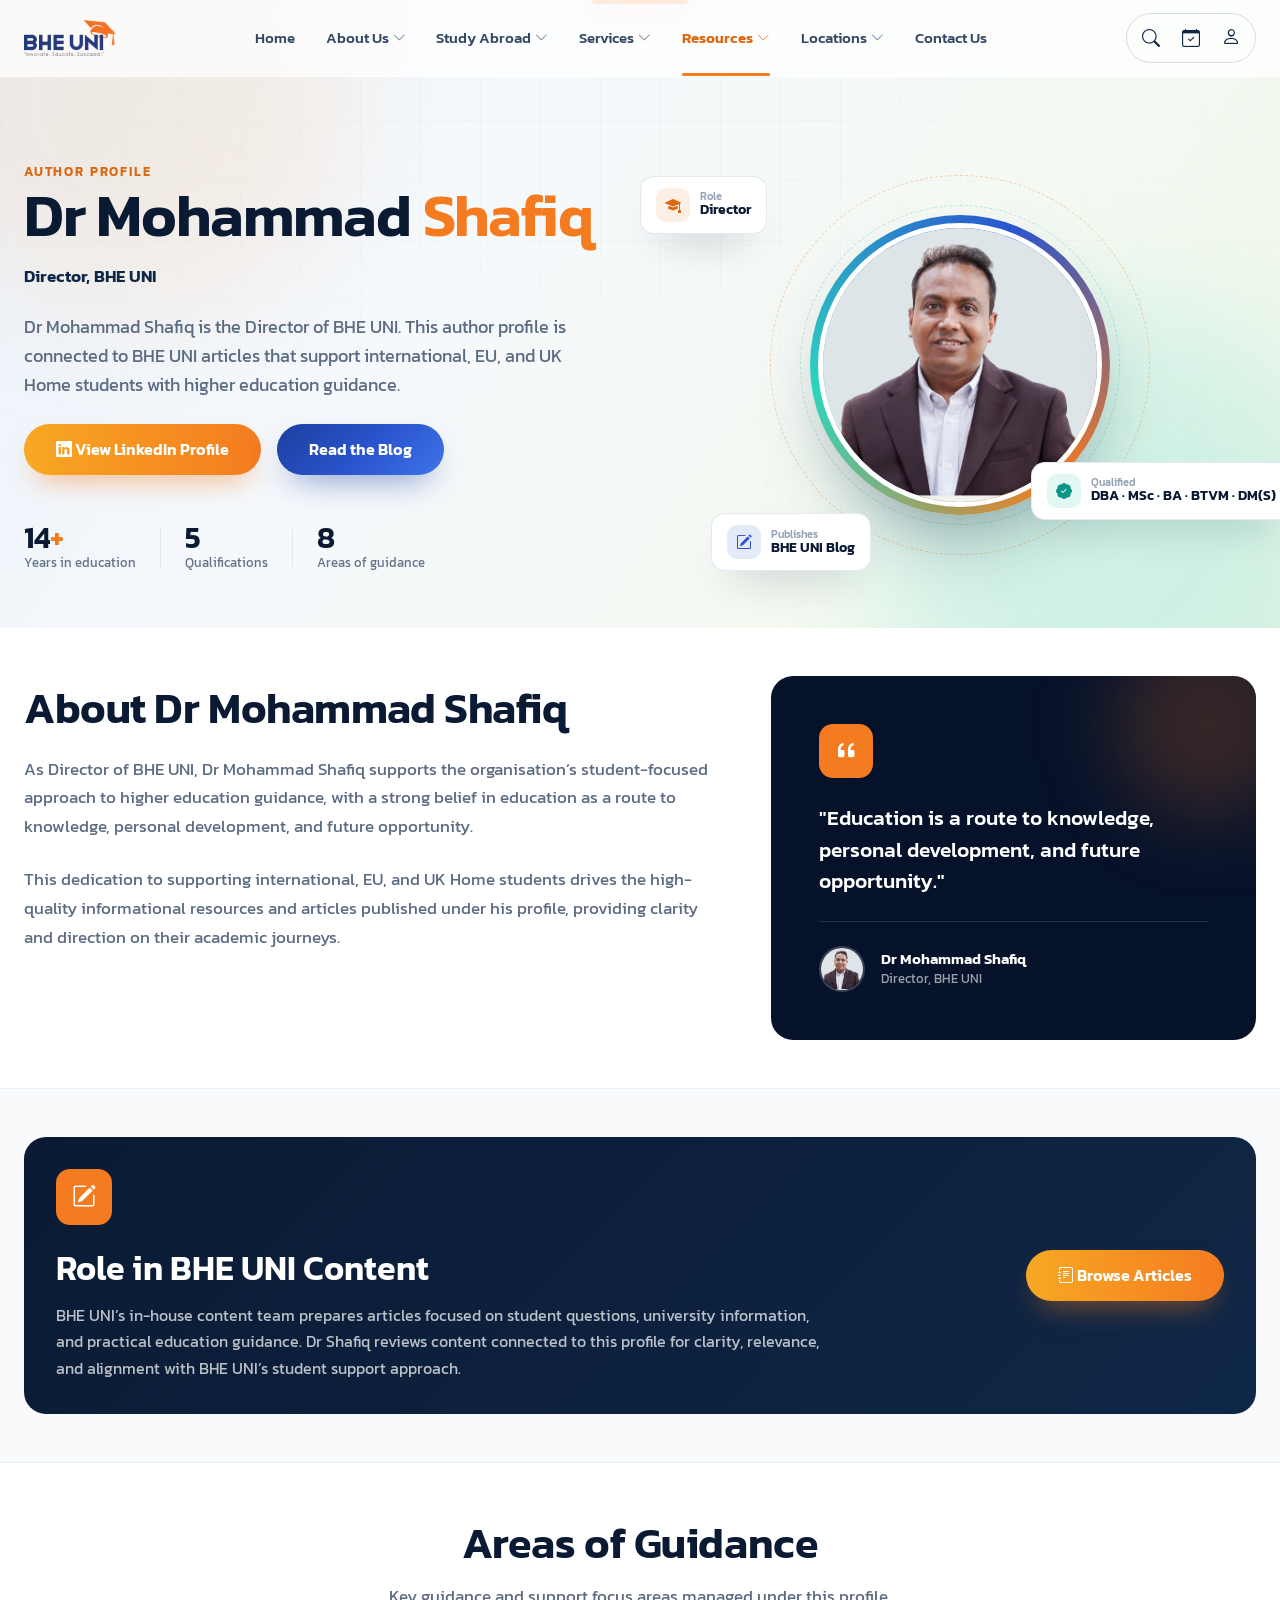
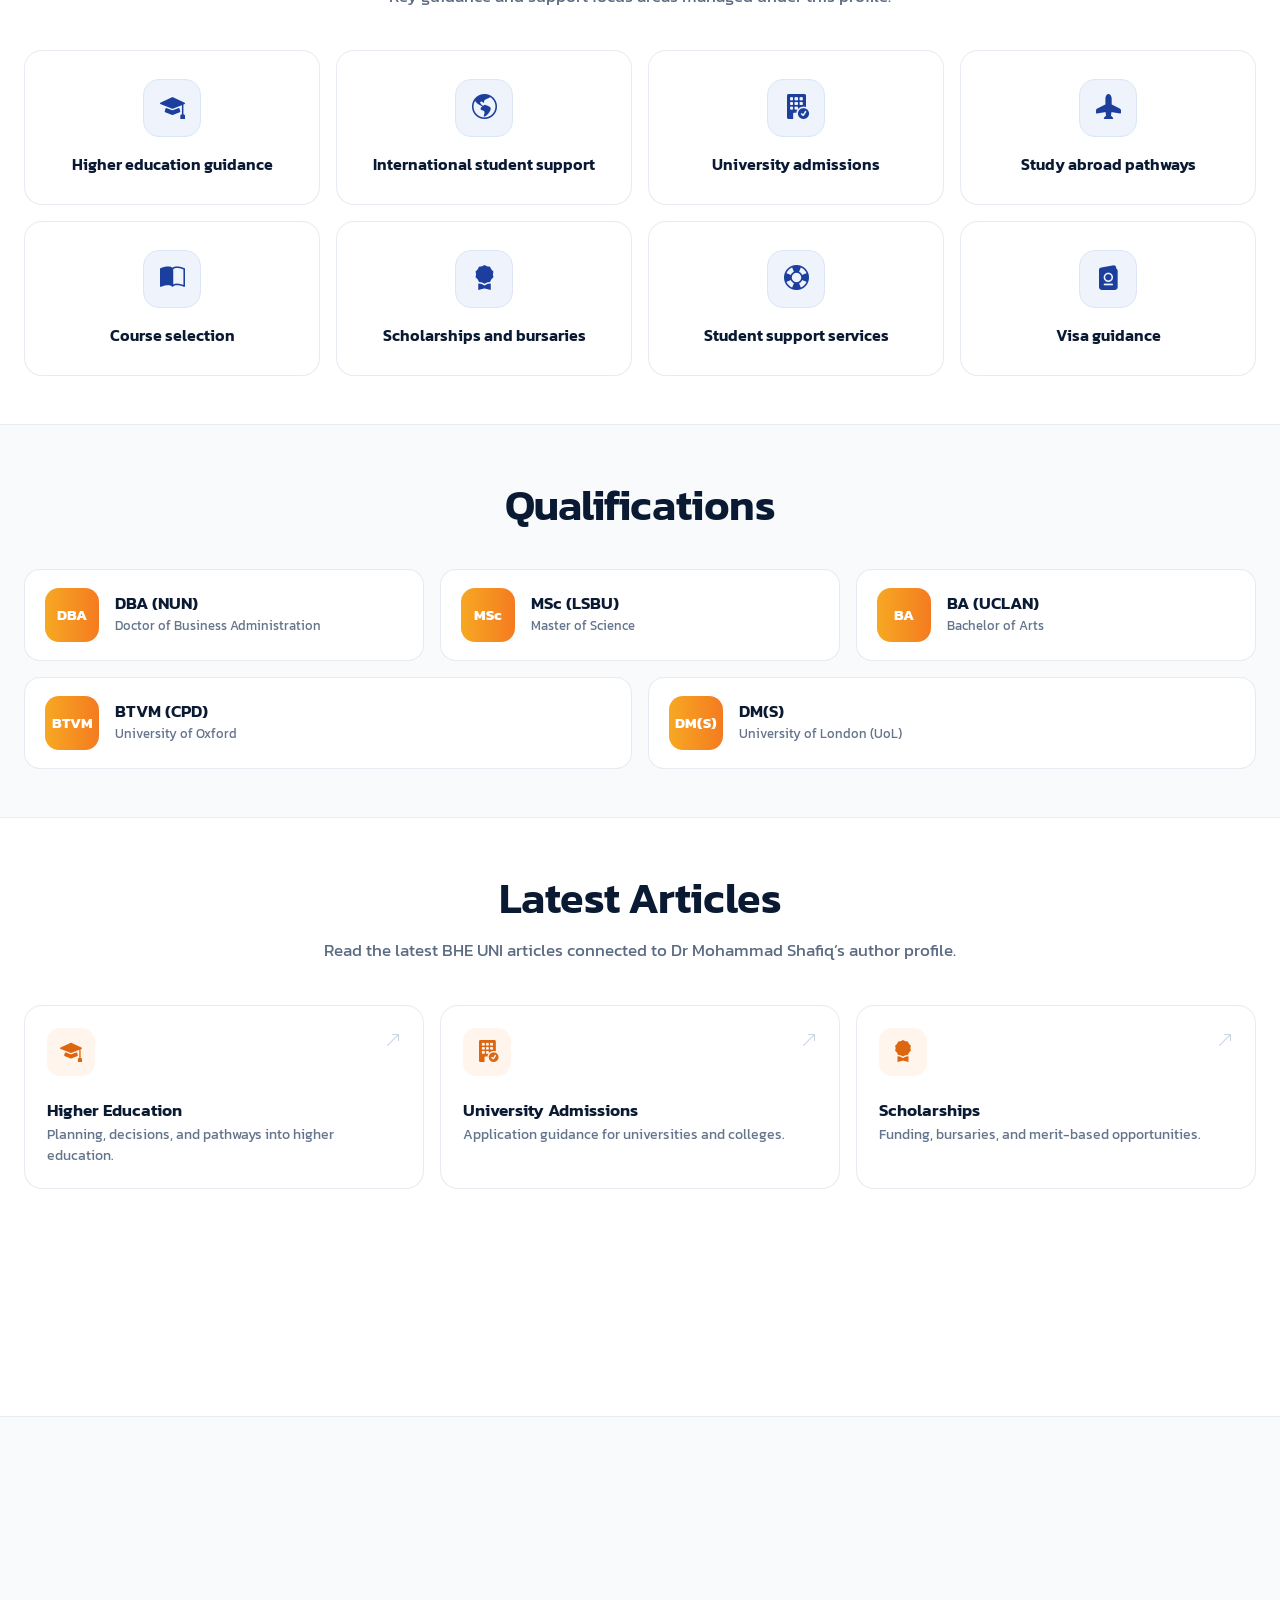
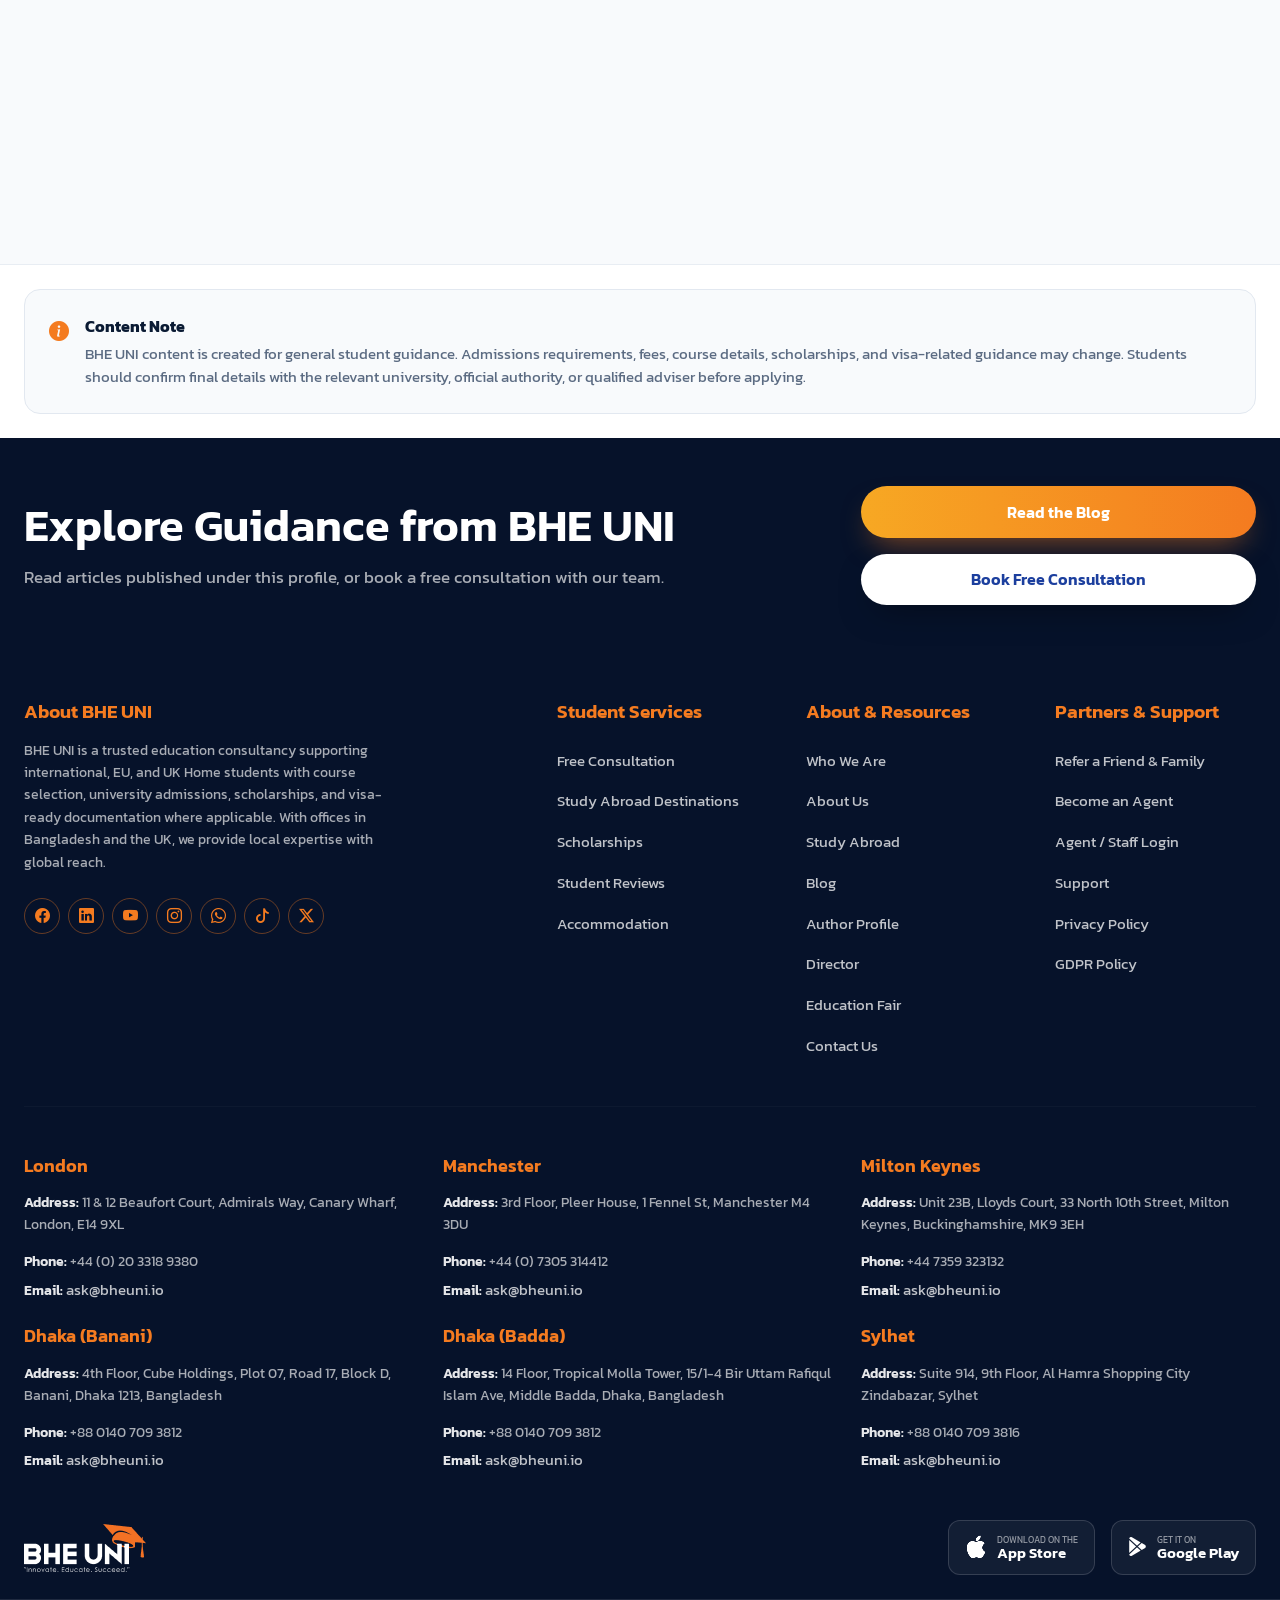
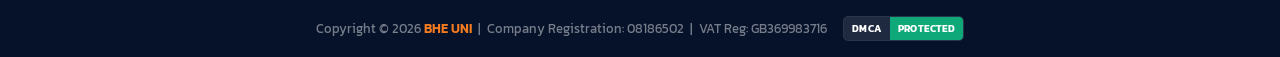
==== commit 6485bc1f: "Redesign Author profile page with new content and UI enhancements" ====
--- a/bootstrap/Author - Dr Mohammad Shafiq.html
+++ b/bootstrap/Author - Dr Mohammad Shafiq.html
@@ -272,11 +272,11 @@
       <div class="row g-5 align-items-center">
         <!-- LEFT -->
         <div class="col-lg-6">
- Author at BHE UNI</span>
+          <span class="eyebrow">Author Profile</span>
           <h1 class="mb-0">Dr Mohammad <span class="text-brand">Shafiq</span></h1>
-          <p class="mt-3 mb-0 fw-semi" style="font-size:17px;color:var(--navy-800);">Director at BHE UNI &middot; Author Profile</p>
+          <p class="mt-3 mb-0 fw-semi" style="font-size:17px;color:var(--navy-800);">Director, BHE UNI</p>
           <p class="mt-4 mb-0" style="max-width:560px;font-size:17.5px;line-height:1.65;color:#5b6b82;">
-            Dr Mohammad Shafiq is the author profile behind BHE UNI's blog content. As Director, his profile is used across articles that support international, EU, and UK Home students with course selection, university admissions, scholarships, and visa-ready documentation where applicable.
+            Dr Mohammad Shafiq is the Director of BHE UNI. This author profile is connected to BHE UNI articles that support international, EU, and UK Home students with higher education guidance.
           </p>
           <div class="d-flex flex-column flex-sm-row gap-3 mt-4">
             <a href="https://www.linkedin.com/in/dr-mohammad-shafiq-476868a3/" target="_blank" rel="noopener" class="btn btn-brand btn-lg"><i class="bi bi-linkedin"></i> View LinkedIn Profile</a>
@@ -285,9 +285,9 @@
           <div class="d-flex flex-wrap align-items-center gap-4 mt-5">
             <div><div class="font-display fw-semi text-navy" style="font-size:30px;line-height:1;">14<span class="text-brand">+</span></div><div style="font-size:13px;color:#64748b;">Years in education</div></div>
             <div style="width:1px;height:38px;background:#e2e8f0;"></div>
-            <div><div class="font-display fw-semi text-navy" style="font-size:30px;line-height:1;">5</div><div style="font-size:13px;color:#64748b;">Academic qualifications</div></div>
+            <div><div class="font-display fw-semi text-navy" style="font-size:30px;line-height:1;">5</div><div style="font-size:13px;color:#64748b;">Qualifications</div></div>
             <div style="width:1px;height:38px;background:#e2e8f0;"></div>
-            <div><div class="font-display fw-semi text-navy" style="font-size:30px;line-height:1;">7</div><div style="font-size:13px;color:#64748b;">Areas of expertise</div></div>
+            <div><div class="font-display fw-semi text-navy" style="font-size:30px;line-height:1;">8</div><div style="font-size:13px;color:#64748b;">Areas of guidance</div></div>
           </div>
         </div>
         <!-- RIGHT — author photo stage -->
@@ -304,7 +304,7 @@
             </div>
             <div class="author-chip c2">
               <span class="ac-ic" style="background:rgba(20,184,166,.12);color:#0d9488;"><i class="bi bi-patch-check-fill"></i></span>
-              <span><span class="ac-k d-block">Qualified</span><span class="ac-v d-block">DBA &middot; MSc &middot; BA</span></span>
+              <span><span class="ac-k d-block">Qualified</span><span class="ac-v d-block">DBA &middot; MSc &middot; BA &middot; BTVM &middot; DM(S)</span></span>
             </div>
             <div class="author-chip c3">
               <span class="ac-ic" style="background:rgba(42,85,207,.12);color:#2a55cf;"><i class="bi bi-pencil-square"></i></span>
@@ -323,10 +323,10 @@
         <div class="col-lg-7 reveal">
           <h2 class="section-title mt-2">About Dr Mohammad Shafiq</h2>
           <p class="mt-4 mb-0" style="font-size:16.5px;line-height:1.75;color:#5b6b82;">
-            Dr Mohammad Shafiq's profile reflects a strong belief in the value of higher education as a route to knowledge, personal growth, and professional development. At BHE UNI, this author profile is connected to educational guidance designed to help students make informed decisions about their academic future.
+            As Director of BHE UNI, Dr Mohammad Shafiq supports the organisation’s student-focused approach to higher education guidance, with a strong belief in education as a route to knowledge, personal development, and future opportunity.
           </p>
           <p class="mt-4 mb-0" style="font-size:16.5px;line-height:1.75;color:#5b6b82;">
-            BHE UNI has been helping students for more than a decade to identify the right path for their higher education journey. Through this author profile, readers can better understand the leadership, educational perspective, and student-focused approach behind the guidance published on the BHE UNI blog.
+            This dedication to supporting international, EU, and UK Home students drives the high-quality informational resources and articles published under his profile, providing clarity and direction on their academic journeys.
           </p>
         </div>
         <div class="col-lg-5 reveal">
@@ -334,7 +334,7 @@
             <div class="blob"></div>
             <span class="chip chip-brand position-relative" style="width:54px;height:54px;"><i class="bi bi-quote" style="font-size:26px;"></i></span>
             <p class="position-relative mt-4 mb-0 font-display" style="font-size:21px;line-height:1.5;font-weight:500;">
-              "Higher education is a route to knowledge, personal growth, and professional development."
+              "Education is a route to knowledge, personal development, and future opportunity."
             </p>
             <div class="position-relative d-flex align-items-center gap-3 mt-4 pt-4" style="border-top:1px solid rgba(255,255,255,.12);">
               <img src="assets/team/shafiq.png" alt="Dr Mohammad Shafiq" style="width:46px;height:46px;border-radius:50%;object-fit:cover;border:2px solid rgba(255,255,255,.2);" />
@@ -349,15 +349,17 @@
     </div>
   </section>
 
-  <!-- ===================== AUTHOR ROLE ===================== -->
+  <!-- ===================== ROLE IN CONTENT ===================== -->
   <section class="section bg-soft-line">
     <div class="container-xxl px-3 px-sm-4">
       <div class="support-card dark reveal">
         <div class="row g-4 align-items-center">
           <div class="col-lg-8">
             <span class="chip" style="width:56px;height:56px;background:var(--brand-500);color:#fff;"><i class="bi bi-pencil-square" style="font-size:24px;"></i></span>
-            <h2 class="font-display fw-semi mt-4" style="font-size:clamp(1.6rem,3vw,2.1rem);line-height:1.15;">Author Role at BHE UNI</h2>
-            <p class="mt-3 mb-0" style="font-size:15.5px;line-height:1.7;color:rgba(255,255,255,.72);">All blog content on BHE UNI is published under the author profile of Dr Mohammad Shafiq. This profile is used across articles covering higher education planning, university admissions, study abroad pathways, scholarships, and student support topics.</p>
+            <h2 class="font-display fw-semi mt-4" style="font-size:clamp(1.6rem,3vw,2.1rem);line-height:1.15;">Role in BHE UNI Content</h2>
+            <p class="mt-3 mb-0" style="font-size:15.5px;line-height:1.7;color:rgba(255,255,255,.72);">
+              BHE UNI’s in-house content team prepares articles focused on student questions, university information, and practical education guidance. Dr Shafiq reviews content connected to this profile for clarity, relevance, and alignment with BHE UNI’s student support approach.
+            </p>
           </div>
           <div class="col-lg-4 text-lg-end">
             <a href="https://bheuni.io/blogs" target="_blank" rel="noopener" class="btn btn-brand btn-lg"><i class="bi bi-journal-text"></i> Browse Articles</a>
@@ -367,21 +369,22 @@
     </div>
   </section>
 
-  <!-- ===================== AREAS OF EXPERTISE ===================== -->
+  <!-- ===================== AREAS OF GUIDANCE ===================== -->
   <section class="section bg-white">
     <div class="container-xxl px-3 px-sm-4">
       <div class="text-center mx-auto reveal" style="max-width:640px;">
-        <h2 class="section-title mt-2">Areas of Expertise</h2>
-        <p class="section-sub mt-3">Topics covered across the guidance published under this profile.</p>
-      </div>
-      <div class="row g-3 mt-3">
-        <div class="col-md-6 col-lg-4 reveal"><div class="expertise-tile"><span class="et-ic"><i class="bi bi-mortarboard-fill"></i></span><span class="et-t">Higher education guidance</span></div></div>
-        <div class="col-md-6 col-lg-4 reveal"><div class="expertise-tile"><span class="et-ic"><i class="bi bi-globe-americas"></i></span><span class="et-t">International student support</span></div></div>
-        <div class="col-md-6 col-lg-4 reveal"><div class="expertise-tile"><span class="et-ic"><i class="bi bi-building-fill-check"></i></span><span class="et-t">University admissions</span></div></div>
-        <div class="col-md-6 col-lg-4 reveal"><div class="expertise-tile"><span class="et-ic"><i class="bi bi-airplane-fill"></i></span><span class="et-t">Study abroad pathways</span></div></div>
-        <div class="col-md-6 col-lg-4 reveal"><div class="expertise-tile"><span class="et-ic"><i class="bi bi-award-fill"></i></span><span class="et-t">Scholarships and bursaries</span></div></div>
-        <div class="col-md-6 col-lg-4 reveal"><div class="expertise-tile"><span class="et-ic"><i class="bi bi-life-preserver"></i></span><span class="et-t">Student support services</span></div></div>
-        <div class="col-md-6 col-lg-4 reveal"><div class="expertise-tile"><span class="et-ic"><i class="bi bi-passport-fill"></i></span><span class="et-t">Visa-ready documentation guidance</span></div></div>
+        <h2 class="section-title mt-2">Areas of Guidance</h2>
+        <p class="section-sub mt-3">Key guidance and support focus areas managed under this profile.</p>
+      </div>
+      <div class="row g-3 mt-4">
+        <div class="col-md-6 col-lg-3 reveal"><div class="expertise-tile"><span class="et-ic"><i class="bi bi-mortarboard-fill"></i></span><span class="et-t">Higher education guidance</span></div></div>
+        <div class="col-md-6 col-lg-3 reveal"><div class="expertise-tile"><span class="et-ic"><i class="bi bi-globe-americas"></i></span><span class="et-t">International student support</span></div></div>
+        <div class="col-md-6 col-lg-3 reveal"><div class="expertise-tile"><span class="et-ic"><i class="bi bi-building-fill-check"></i></span><span class="et-t">University admissions</span></div></div>
+        <div class="col-md-6 col-lg-3 reveal"><div class="expertise-tile"><span class="et-ic"><i class="bi bi-airplane-fill"></i></span><span class="et-t">Study abroad pathways</span></div></div>
+        <div class="col-md-6 col-lg-3 reveal"><div class="expertise-tile"><span class="et-ic"><i class="bi bi-book-half"></i></span><span class="et-t">Course selection</span></div></div>
+        <div class="col-md-6 col-lg-3 reveal"><div class="expertise-tile"><span class="et-ic"><i class="bi bi-award-fill"></i></span><span class="et-t">Scholarships and bursaries</span></div></div>
+        <div class="col-md-6 col-lg-3 reveal"><div class="expertise-tile"><span class="et-ic"><i class="bi bi-life-preserver"></i></span><span class="et-t">Student support services</span></div></div>
+        <div class="col-md-6 col-lg-3 reveal"><div class="expertise-tile"><span class="et-ic"><i class="bi bi-passport-fill"></i></span><span class="et-t">Visa guidance</span></div></div>
       </div>
     </div>
   </section>
@@ -392,46 +395,24 @@
       <div class="text-center mx-auto reveal" style="max-width:640px;">
         <h2 class="section-title mt-2">Qualifications</h2>
       </div>
-      <div class="row g-3 mt-3 justify-content-center">
-        <div class="col-md-6 col-lg-4 reveal"><div class="qual-card"><span class="qual-badge">DBA</span><div><div class="qual-deg">DBA</div><div class="qual-inst">Doctor of Business Administration &middot; NUN</div></div></div></div>
-        <div class="col-md-6 col-lg-4 reveal"><div class="qual-card"><span class="qual-badge">MSc</span><div><div class="qual-deg">MSc</div><div class="qual-inst">Master of Science &middot; LSBU</div></div></div></div>
-        <div class="col-md-6 col-lg-4 reveal"><div class="qual-card"><span class="qual-badge">BA</span><div><div class="qual-deg">BA</div><div class="qual-inst">Bachelor of Arts &middot; UCLAN</div></div></div></div>
-        <div class="col-md-6 col-lg-4 reveal"><div class="qual-card"><span class="qual-badge">BTVM</span><div><div class="qual-deg">BTVM (CPD)</div><div class="qual-inst">University of Oxford</div></div></div></div>
-        <div class="col-md-6 col-lg-4 reveal"><div class="qual-card"><span class="qual-badge">DM(S)</span><div><div class="qual-deg">DM(S)</div><div class="qual-inst">University of London (UoL)</div></div></div></div>
-      </div>
-    </div>
-  </section>
-
-  <!-- ===================== PROFESSIONAL BACKGROUND ===================== -->
+      <div class="row g-3 mt-4 justify-content-center">
+        <div class="col-md-6 col-lg-4 reveal"><div class="qual-card"><span class="qual-badge">DBA</span><div><div class="qual-deg">DBA (NUN)</div><div class="qual-inst">Doctor of Business Administration</div></div></div></div>
+        <div class="col-md-6 col-lg-4 reveal"><div class="qual-card"><span class="qual-badge">MSc</span><div><div class="qual-deg">MSc (LSBU)</div><div class="qual-inst">Master of Science</div></div></div></div>
+        <div class="col-md-6 col-lg-4 reveal"><div class="qual-card"><span class="qual-badge">BA</span><div><div class="qual-deg">BA (UCLAN)</div><div class="qual-inst">Bachelor of Arts</div></div></div></div>
+        <div class="col-md-6 col-lg-6 reveal"><div class="qual-card"><span class="qual-badge">BTVM</span><div><div class="qual-deg">BTVM (CPD)</div><div class="qual-inst">University of Oxford</div></div></div></div>
+        <div class="col-md-6 col-lg-6 reveal"><div class="qual-card"><span class="qual-badge">DM(S)</span><div><div class="qual-deg">DM(S)</div><div class="qual-inst">University of London (UoL)</div></div></div></div>
+      </div>
+    </div>
+  </section>
+
+  <!-- ===================== LATEST ARTICLES ===================== -->
   <section class="section bg-white">
     <div class="container-xxl px-3 px-sm-4">
-      <div class="row g-5 align-items-center">
-        <div class="col-lg-5 reveal">
-          <h2 class="section-title mt-2">Professional Background</h2>
-          <p class="section-sub mt-3">Dr Mohammad Shafiq's wider professional background adds broader context to the educational guidance published under this profile.</p>
-        </div>
-        <div class="col-lg-7 reveal">
-          <div class="d-flex flex-wrap gap-2">
-            <span class="do-pill"><i class="bi bi-cpu"></i> Educational technology strategy</span>
-            <span class="do-pill"><i class="bi bi-megaphone"></i> Digital marketing practice</span>
-            <span class="do-pill"><i class="bi bi-easel"></i> Technology-enhanced learning</span>
-            <span class="do-pill"><i class="bi bi-people"></i> Staff engagement</span>
-            <span class="do-pill"><i class="bi bi-box-seam"></i> Product &amp; service development</span>
-            <span class="do-pill"><i class="bi bi-diagram-3"></i> Cross-channel campaign management</span>
-          </div>
-        </div>
-      </div>
-    </div>
-  </section>
-
-  <!-- ===================== ARTICLES UNDER THIS PROFILE ===================== -->
-  <section class="section bg-soft-line">
-    <div class="container-xxl px-3 px-sm-4">
       <div class="text-center mx-auto reveal" style="max-width:680px;">
-        <h2 class="section-title mt-2">Articles Published Under This Profile</h2>
-        <p class="section-sub mt-3">All blog content on BHE UNI is published under the author profile of Dr Mohammad Shafiq, across these topics.</p>
-      </div>
-      <div class="row g-3 mt-3">
+        <h2 class="section-title mt-2">Latest Articles</h2>
+        <p class="section-sub mt-3">Read the latest BHE UNI articles connected to Dr Mohammad Shafiq’s author profile.</p>
+      </div>
+      <div class="row g-3 mt-4">
         <div class="col-md-6 col-lg-4 reveal"><a href="https://bheuni.io/blogs" target="_blank" rel="noopener" class="topic-card"><i class="bi bi-arrow-up-right tc-arrow"></i><span class="tc-ic"><i class="bi bi-mortarboard-fill"></i></span><h3 class="font-display fw-semi mt-4 mb-1" style="font-size:17px;color:var(--navy-900);">Higher Education</h3><p class="mb-0" style="font-size:13.5px;line-height:1.55;color:#64748b;">Planning, decisions, and pathways into higher education.</p></a></div>
         <div class="col-md-6 col-lg-4 reveal"><a href="https://bheuni.io/blogs" target="_blank" rel="noopener" class="topic-card"><i class="bi bi-arrow-up-right tc-arrow"></i><span class="tc-ic"><i class="bi bi-building-fill-check"></i></span><h3 class="font-display fw-semi mt-4 mb-1" style="font-size:17px;color:var(--navy-900);">University Admissions</h3><p class="mb-0" style="font-size:13.5px;line-height:1.55;color:#64748b;">Application guidance for universities and colleges.</p></a></div>
         <div class="col-md-6 col-lg-4 reveal"><a href="https://bheuni.io/scholarships" target="_blank" rel="noopener" class="topic-card"><i class="bi bi-arrow-up-right tc-arrow"></i><span class="tc-ic"><i class="bi bi-award-fill"></i></span><h3 class="font-display fw-semi mt-4 mb-1" style="font-size:17px;color:var(--navy-900);">Scholarships</h3><p class="mb-0" style="font-size:13.5px;line-height:1.55;color:#64748b;">Funding, bursaries, and merit-based opportunities.</p></a></div>
@@ -443,13 +424,13 @@
   </section>
 
   <!-- ===================== CONTACT ===================== -->
-  <section class="section bg-white" id="contact">
+  <section class="section bg-soft-line" id="contact">
     <div class="container-xxl px-3 px-sm-4">
       <div class="text-center mx-auto reveal" style="max-width:640px;">
         <h2 class="section-title mt-2">Contact</h2>
         <p class="section-sub mt-3">Reach the BHE UNI team, or connect with Dr Mohammad Shafiq's professional profile.</p>
       </div>
-      <div class="row g-3 mt-2 justify-content-center reveal">
+      <div class="row g-3 mt-4 justify-content-center reveal">
         <div class="col-sm-6 col-lg-4"><a href="mailto:ask@bheuni.io" class="contact-tile"><span class="chip chip-brand-soft" style="width:46px;height:46px;"><i class="bi bi-envelope-fill" style="font-size:20px;"></i></span><div><div class="ct-label">Email</div><div class="ct-value">ask@bheuni.io</div></div></a></div>
         <div class="col-sm-6 col-lg-4"><a href="tel:+442033189380" class="contact-tile"><span class="chip chip-brand-soft" style="width:46px;height:46px;"><i class="bi bi-telephone-fill" style="font-size:20px;"></i></span><div><div class="ct-label">Phone</div><div class="ct-value">+44 (0) 20 3318 9380</div></div></a></div>
         <div class="col-sm-6 col-lg-4"><a href="https://www.linkedin.com/in/dr-mohammad-shafiq-476868a3/" target="_blank" rel="noopener" class="contact-tile"><span class="chip chip-brand-soft" style="width:46px;height:46px;"><i class="bi bi-linkedin" style="font-size:20px;"></i></span><div><div class="ct-label">LinkedIn</div><div class="ct-value">Professional Profile</div></div></a></div>
@@ -459,6 +440,21 @@
         <div>
           <div class="ct-label">Address</div>
           <div style="font-size:15px;color:var(--navy-900);font-weight:500;line-height:1.5;">11 &amp; 12 Beaufort Court, Admirals Way, Canary Wharf, London, E14 9XL</div>
+        </div>
+      </div>
+    </div>
+  </section>
+
+  <!-- ===================== CONTENT NOTE ===================== -->
+  <section class="section bg-white py-4">
+    <div class="container-xxl px-3 px-sm-4">
+      <div class="p-4 rounded-4" style="background:#f8fafc; border:1px solid #e2e8f0; font-size:14.5px; color:#5b6b82; line-height:1.6;">
+        <div class="d-flex gap-3 align-items-start">
+          <i class="bi bi-info-circle-fill text-brand" style="font-size:20px; margin-top:2px;"></i>
+          <div>
+            <strong class="text-navy d-block mb-1" style="font-size:16px;">Content Note</strong>
+            BHE UNI content is created for general student guidance. Admissions requirements, fees, course details, scholarships, and visa-related guidance may change. Students should confirm final details with the relevant university, official authority, or qualified adviser before applying.
+          </div>
         </div>
       </div>
     </div>
